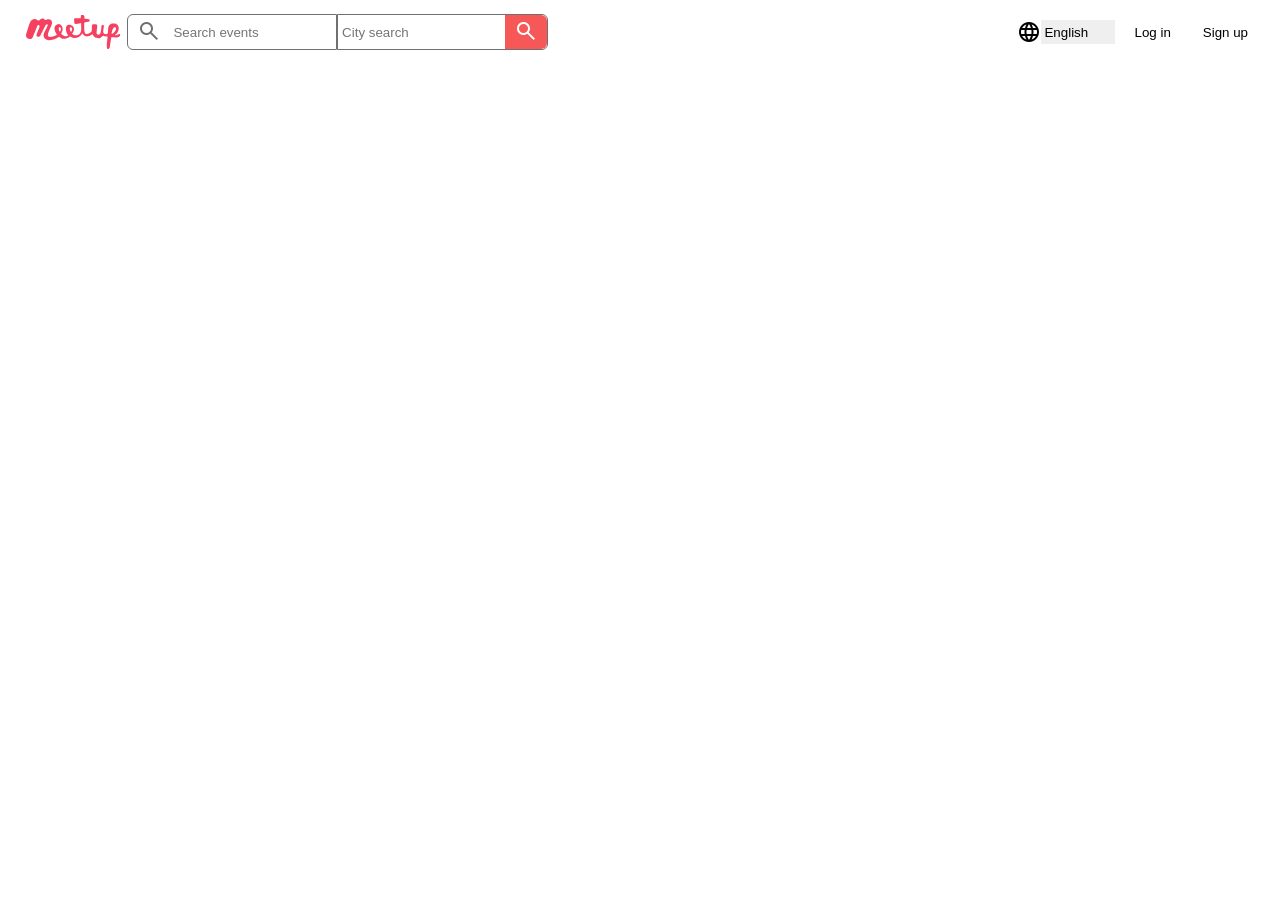
==== index.html @ 062c0e5c "I finished the header" ====
<!DOCTYPE html>
<html lang="en">
<head>
    <meta charset="UTF-8">
    <meta name="viewport" content="width=device-width, initial-scale=1.0">
    <title>MeetUp</title>
    <link rel="preconnect" href="https://fonts.googleapis.com">
<link rel="preconnect" href="https://fonts.gstatic.com" crossorigin>
<link href="https://fonts.googleapis.com/css2?family=Roboto:ital,wght@0,100..900;1,100..900&display=swap&subset=cyrillic" rel="stylesheet">
   <link href="https://fonts.googleapis.com/css2?family=Material+Symbols+Outlined" rel="stylesheet">
    <link href="styles/style.css" rel="stylesheet"/>
</head>
<body>
    <header>

        <div class="leftHeader">
        <img src="assets/images/SVG.svg" alt="images"/>

        <div class="divSearchEvents">
            <button class="searchEventsBtn">
        <span class="material-symbols-outlined">
search
</span>
</button>
        <input type="text" class="searchEventsInput" value="" placeholder="Search events"/>
        </div>

        <div class="divSearchOrt">
<input type="text" class="searchOrt" value="" placeholder="City search"/>
 <button class="searchOrtBtn"> <span class="material-symbols-outlined">
search
</span>
</button>
</div>

</div>

<div class="rightHeader">

    <div class="lenguagesDiv">
<span class="material-symbols-outlined">
language
</span>
  <select id="language-switcher">
    <option value="en">English</option>
    <option value="deutsch">Deutsch</option>
    <option value="uk">Українська</option>
    <option value="ru">Русский</option>
  </select>
  </div>

<button class="login">Log in</button>
<button class="signUp">Sign up</button>

</div>
    </header>

    <div class="divSearchEvents2">    
        <span id="searchEvents2img" class="material-symbols-outlined">
search
</span>
        <input type="text" class="searchEventsInput2" value="" placeholder="Search events"/>
       <button class="searchEventsBtn2">
        <span class="material-symbols-outlined">
search
</span>
</button>
</div>

</body>
<script src="scripts/script.js"></script>
</html>
---- styles/style.css ----
* {
    margin: 0;
    padding: 0;
    box-sizing: border-box;
}
input:hover,
input:focus {
    outline: none;
}
.divSearchEvents2 {
  display: none;
}
header {
display: flex;
 justify-content: space-between;
 align-items: center;
width: 100%;
min-height: 64px;
padding: 0.5vw 1.5vw;
font-family: 'Roboto', sans-serif;
font-size: 1rem;
}
.leftHeader {
display: flex;
align-items: center;
}
header img {
    padding: 0 0.5vw;
    display: flex;
    justify-content: center;
    align-items: center;
}
.leftHeader input {
    width: 80%;
    border: none;
    padding: 0.3vw;
}
.leftHeader button {
    width: 20%;
justify-content: center;
    align-items: center;
    border: none;
     cursor: pointer;
}
.searchEventsBtn {
    padding: 0.3vw;
    background-color: transparent;
      color: rgba(112, 112, 112, 1);
}
.searchOrtBtn,.searchEventsBtn2{
    padding: 0.3vw;
     border-top-right-radius: 6px;
    border-bottom-right-radius: 6px;
    background-color: rgba(246, 88, 88, 1);
      color: white;
       border: none;
}
.leftHeader button:hover {
    color: black;
    transition: 0.2s;
}
.leftHeader button:active{
    background-color: rgb(206, 203, 203);
    transition: 0.2s;
}
.divSearchEvents {
    display: flex;
    border:1px solid rgba(112, 112, 112, 1);
    border-top-left-radius: 6px;
    border-bottom-left-radius: 6px;
     transition: all 0.5s ease;
}
.divSearchOrt {
    display: flex;
     border:1px solid rgba(112, 112, 112, 1);
 border-top-right-radius: 6px;
    border-bottom-right-radius: 6px;
     transition: all 0.4s ease;
    }

.rightHeader {
    display: flex;
    align-items: center;
    flex-shrink: 1; 
    gap: 0.5vw;
}
.lenguagesDiv {
    display: flex;
}
#language-switcher{
    border: none;
    appearance: none;
    padding: 0.3vw;
}
.rightHeader button {
    cursor: pointer;
justify-content: center;
    align-items: center;
border: none;
    background-color: transparent;
    padding: 0.5vw 1vw;
      border-radius: 6px;
}
.rightHeader button:hover{
    background-color: rgba(0, 121, 138, 1);
    color: white;
    transition: 0.2s;
}
.rightHeader button:active{
    background-color: rgb(2, 71, 80);
    transition: 0.2s;
}
@media (max-width: 550px) {
    header {
        font-size: 0.8rem;
    }
    .divSearchEvents, .divSearchOrt {
        height: 0;
        width: 0;
        opacity: 0;
        transform: translateY(+30px); 
        pointer-events: none;
    }
    .rightHeader button {
        max-width: 20vw;
        padding: 1vw;
    }
  
header img{
        max-width: 27vw;
    }
    .divSearchEvents2 {
        width: 90%;
        display: flex;
        justify-content: space-between;
        align-items: center;
        border: 1px solid rgba(112, 112, 112, 1);
        border-radius: 8px;
        margin: 0 2vw
    }
    #searchEvents2img {
      color: rgba(112, 112, 112, 1);
      padding: 0.5vw;
    }
    .searchEventsInput2{
        width: 85%;
        height: 100%;
        border: none;
        padding: 1vw;
    }
    .searchEventsBtn2{
        width: 10%;
    }
    .searchEventsBtn2:hover{
        color: black;
          transition: 0.2s;
    }
    .searchEventsBtn2:active{
        background-color: rgb(206, 203, 203);
    transition: 0.2s;
    }
}
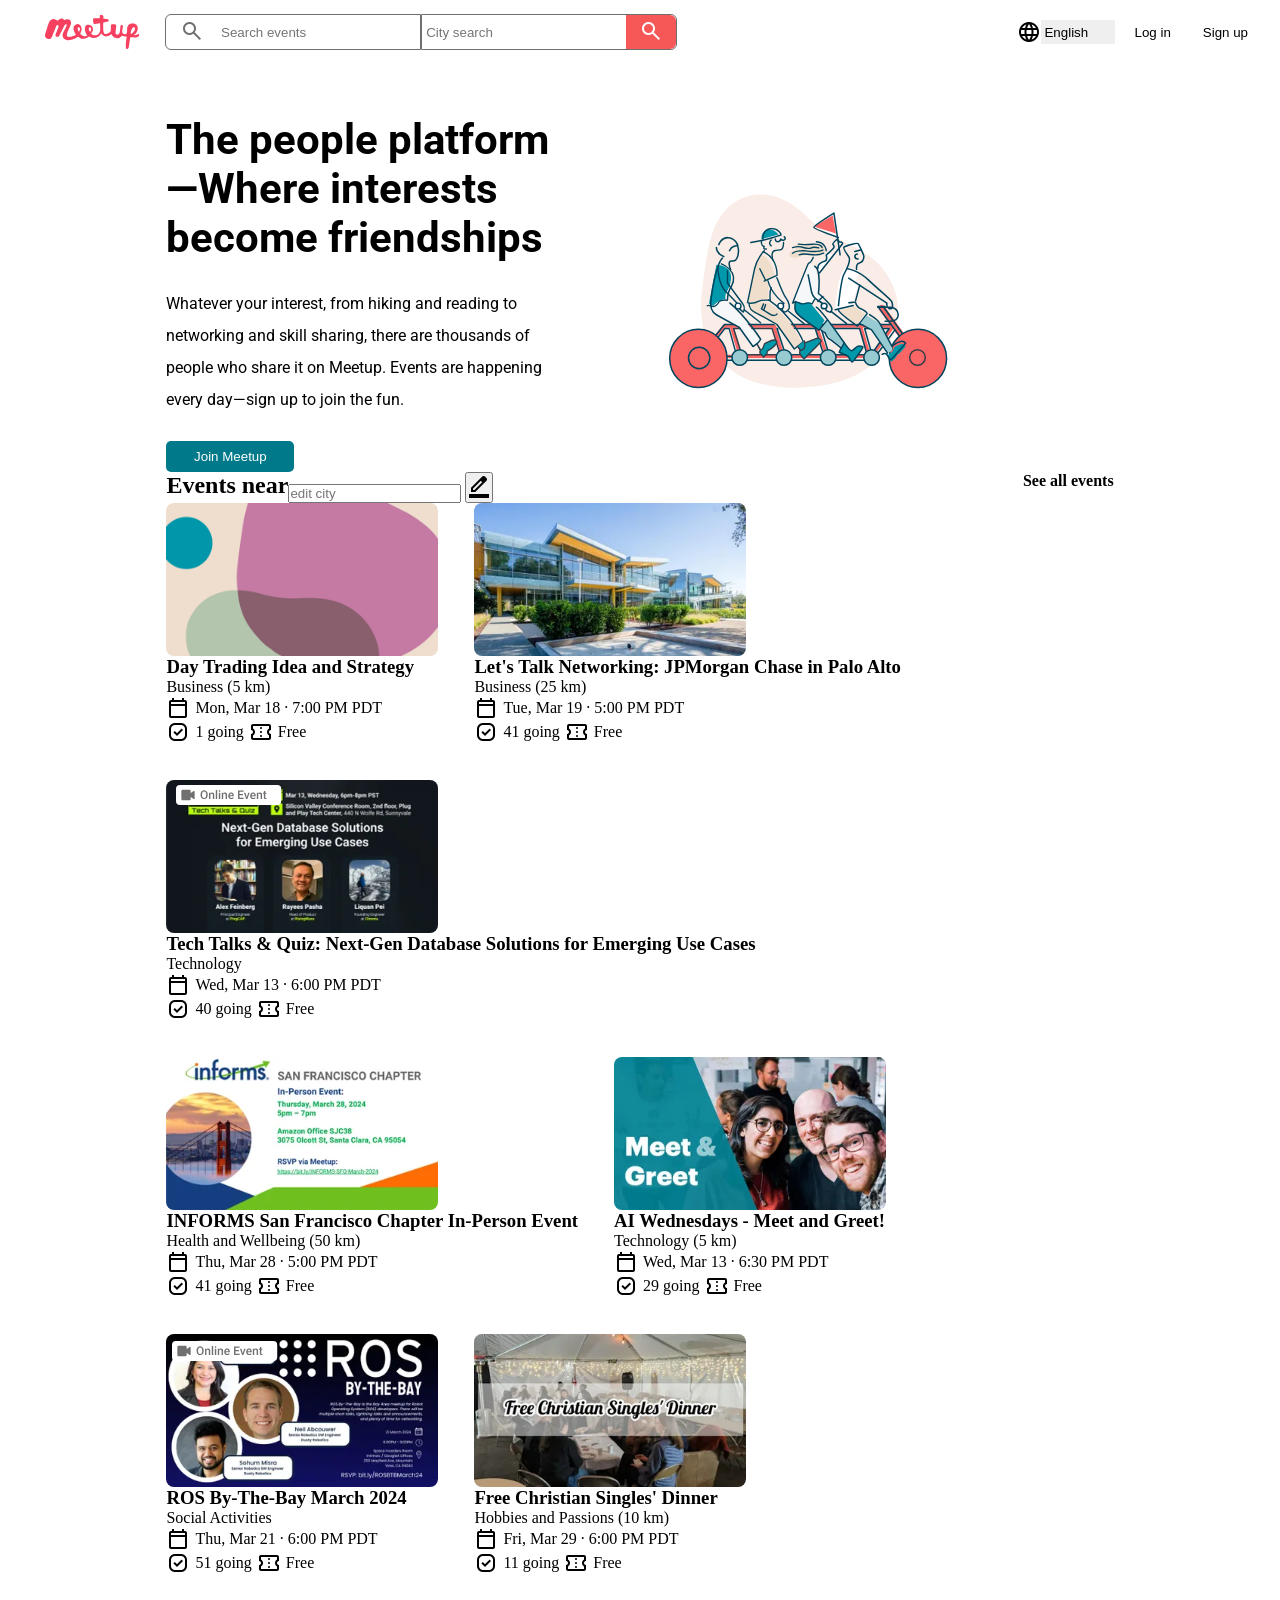
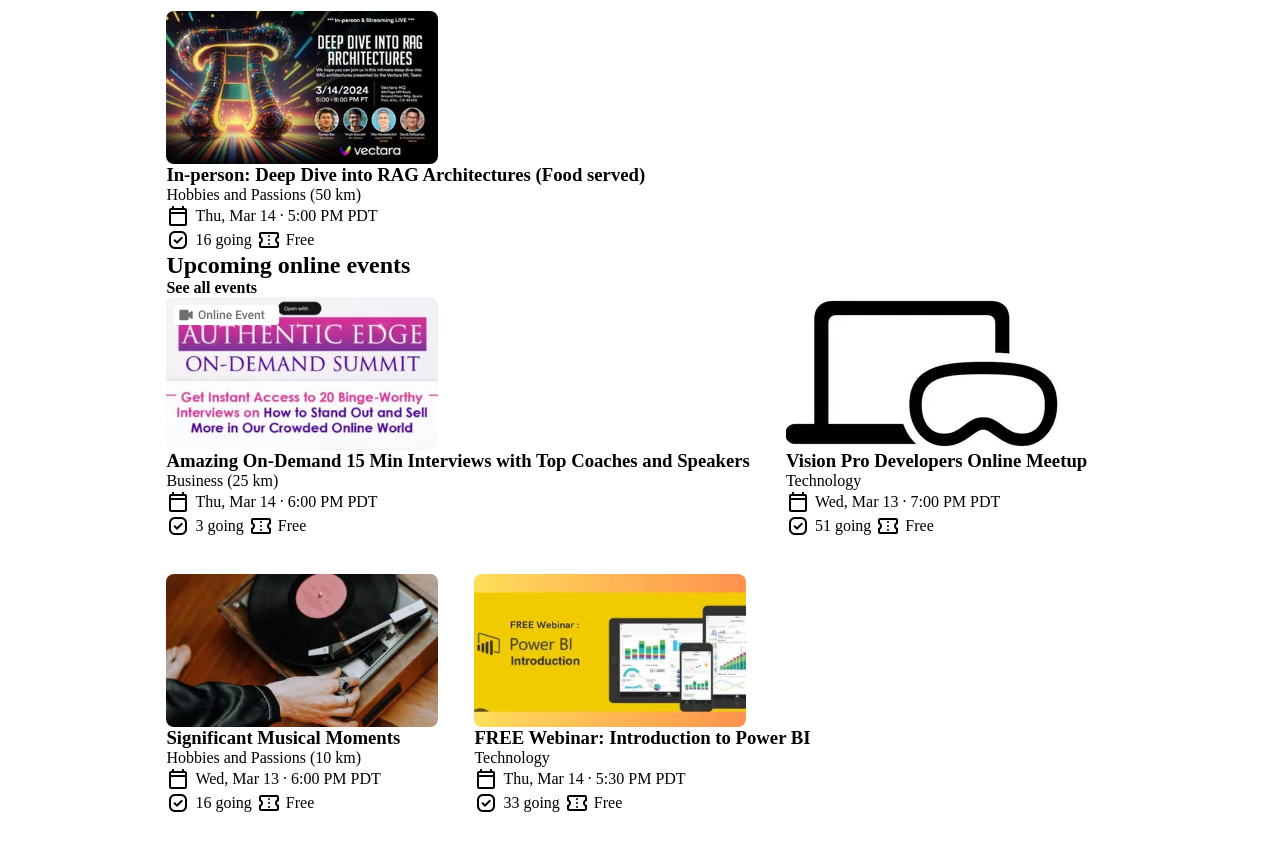
==== commit 1c7f2043: "Add icons and start event cards" ====
--- a/index.html
+++ b/index.html
@@ -11,6 +11,7 @@
     <link href="styles/style.css" rel="stylesheet"/>
 </head>
 <body>
+    
     <header>
 
         <div class="leftHeader">
@@ -55,6 +56,8 @@
 </div>
     </header>
 
+    <div class="divForPading">
+
     <div class="divSearchEvents2">    
         <span id="searchEvents2img" class="material-symbols-outlined">
 search
@@ -67,6 +70,48 @@
 </button>
 </div>
 
+<div class="containerForButtonNextPage">
+<div class="nextPageLeft">
+    <h1>The people platform—Where
+interests become friendships</h1>
+<p>Whatever your interest, from hiking and reading to networking and skill sharing,
+there are thousands of people who share it on Meetup. Events are happening
+every day—sign up to join the fun.</p>
+<button class="joinMeetup">Join Meetup</button>
+</div>
+
+<div class="nextPageRight">
+    <img src="assets/images/irl_event.svg.svg" alt="image"/>
+</div>
+</div>
+
+<div class="topEditSearchOrt">
+    <div class="leftEditSearch">
+    <h2>Events near</h2>
+     <div class="divEditSearchOrt">
+<input type="text" class="editSearchOrt" value="" placeholder="edit city"/>
+ <button class="editSearchOrtBtn"> <span class="material-symbols-outlined">
+border_color
+</span>
+</button>
+</div>
+</div>
+
+<h4>See all events</h4>
+</div>
+
+<div class="eventsNearDiv"></div>
+
+<div class="upcomingTitel">
+    <h2>Upcoming online events</h2>
+    <h4>See all events</h4>
+</div>
+
+<div class="upcomingOnlineEventsDiv"></div>
+
+
+
+</div>
+<script src="scripts/script.js"></script>
 </body>
-<script src="scripts/script.js"></script>
 </html>
--- a/styles/style.css
+++ b/styles/style.css
@@ -2,6 +2,12 @@
     margin: 0;
     padding: 0;
     box-sizing: border-box;
+}
+html {
+    font-size: 16px;
+}
+.divForPading {
+padding: 4vw 13vw;
 }
 input:hover,
 input:focus {
@@ -25,7 +31,7 @@
 align-items: center;
 }
 header img {
-    padding: 0 0.5vw;
+    padding: 0 2vw;
     display: flex;
     justify-content: center;
     align-items: center;
@@ -61,21 +67,21 @@
 }
 .leftHeader button:active{
     background-color: rgb(206, 203, 203);
-    transition: 0.2s;
-}
-.divSearchEvents {
+    transition: 0.3s;
+}
+.divSearchEvents, .divSearchOrt {
     display: flex;
     border:1px solid rgba(112, 112, 112, 1);
+     transition: all 0.3s ease;
+     width: 20vw;
+}
+ .divSearchEvents {
     border-top-left-radius: 6px;
     border-bottom-left-radius: 6px;
-     transition: all 0.5s ease;
-}
+ }
 .divSearchOrt {
-    display: flex;
-     border:1px solid rgba(112, 112, 112, 1);
- border-top-right-radius: 6px;
-    border-bottom-right-radius: 6px;
-     transition: all 0.4s ease;
+   border-top-right-radius: 6px;
+   border-bottom-right-radius: 6px;
     }
 
 .rightHeader {
@@ -110,9 +116,75 @@
     background-color: rgb(2, 71, 80);
     transition: 0.2s;
 }
+
+/* ----------- вторя часть -----------*/
+.containerForButtonNextPage{
+    display: flex;
+    flex-wrap: wrap;
+    font-family: 'Roboto', sans-serif;
+    width: 100%;
+}
+.nextPageLeft {
+    display: flex;
+    flex-direction: column;
+    gap: 2vw;
+    width: 31vw;
+}
+.nextPageLeft h1 {
+    font-size: 2.6rem;
+}
+.nextPageLeft p {
+    font-size: 1rem;
+    line-height: 2;
+}
+.joinMeetup {
+    color:white;
+    background-color: rgba(0, 121, 138, 1);
+    border-radius: 5px;
+    max-width: 10vw;
+    padding: 0.6vw;
+    border: none;
+}
+.nextPageRight {
+    display: flex;
+    justify-content: center;
+align-items: center;
+width: 50%;
+}
+.nextPageRight img{
+   width: 24vw;
+}
+
+/* ----------- третяя часть -----------*/
+.topEditSearchOrt, .leftEditSearch, .carts, .goingAndPrice {
+    display: flex;  
+}
+.carts p, .goingAndPrice, .goingAndPrice span {
+    display: flex;
+  align-items: center;
+  gap: 5px;
+}
+.eventsNearDiv, .upcomingOnlineEventsDiv{
+    display: flex;
+    flex-wrap: wrap;
+    gap: 36px;
+}
+
+.topEditSearchOrt{
+    justify-content: space-between;
+}
+.carts{
+    flex-direction: column;
+}
+.carts img {
+    max-width: 272px;
+    max-height: 153px;
+}
+
+/* ################################ */
 @media (max-width: 550px) {
-    header {
-        font-size: 0.8rem;
+    html {
+        font-size: 12px;
     }
     .divSearchEvents, .divSearchOrt {
         height: 0;
@@ -136,7 +208,7 @@
         align-items: center;
         border: 1px solid rgba(112, 112, 112, 1);
         border-radius: 8px;
-        margin: 0 2vw
+        margin: 0 3vw
     }
     #searchEvents2img {
       color: rgba(112, 112, 112, 1);
@@ -159,4 +231,19 @@
         background-color: rgb(206, 203, 203);
     transition: 0.2s;
     }
-}+    .containerForButtonNextPage{
+    padding: 3vw;
+    }
+    .nextPageLeft, .nextPageRight {
+        width: 100%
+    }
+    .nextPageRight img{
+   width: 50vw;
+}
+.joinMeetup {
+  margin: 2vw auto;
+  max-width: 30vw;
+  padding: 2vw;
+}
+}
+/* ################################ */
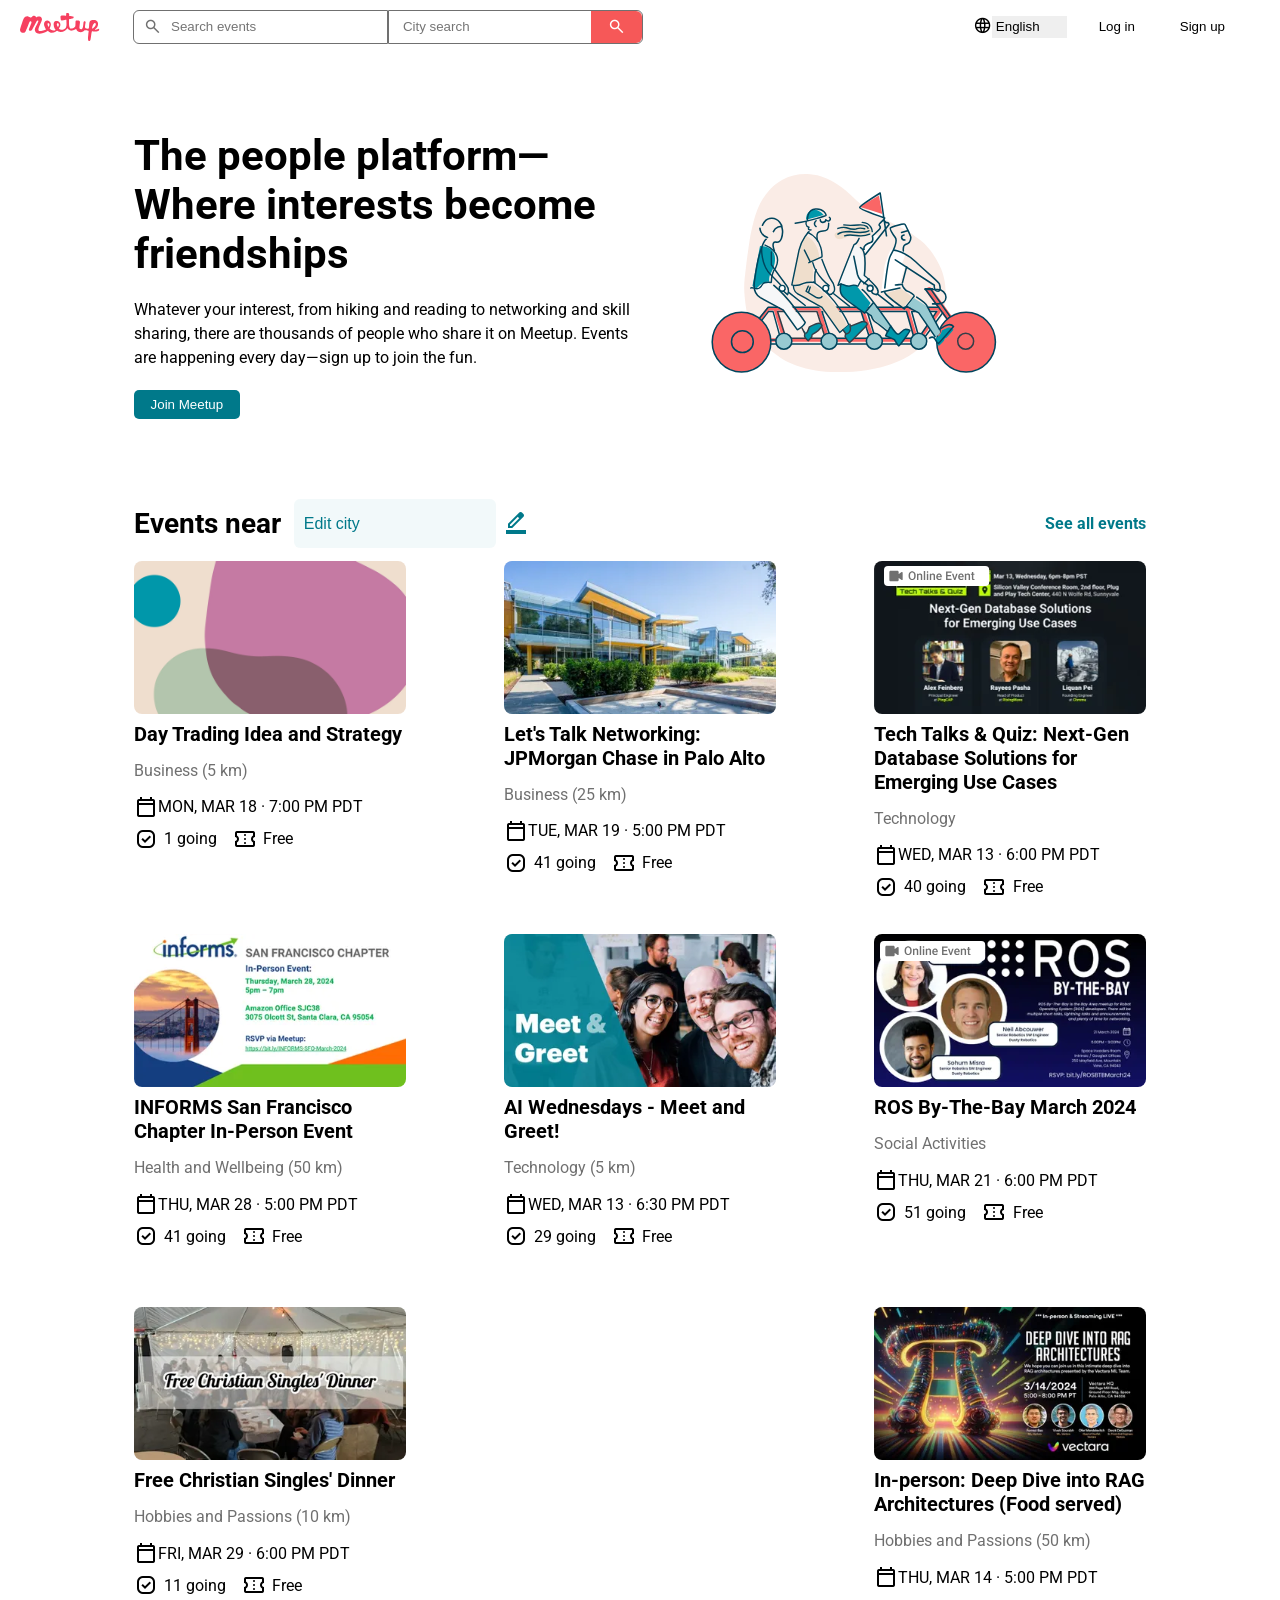
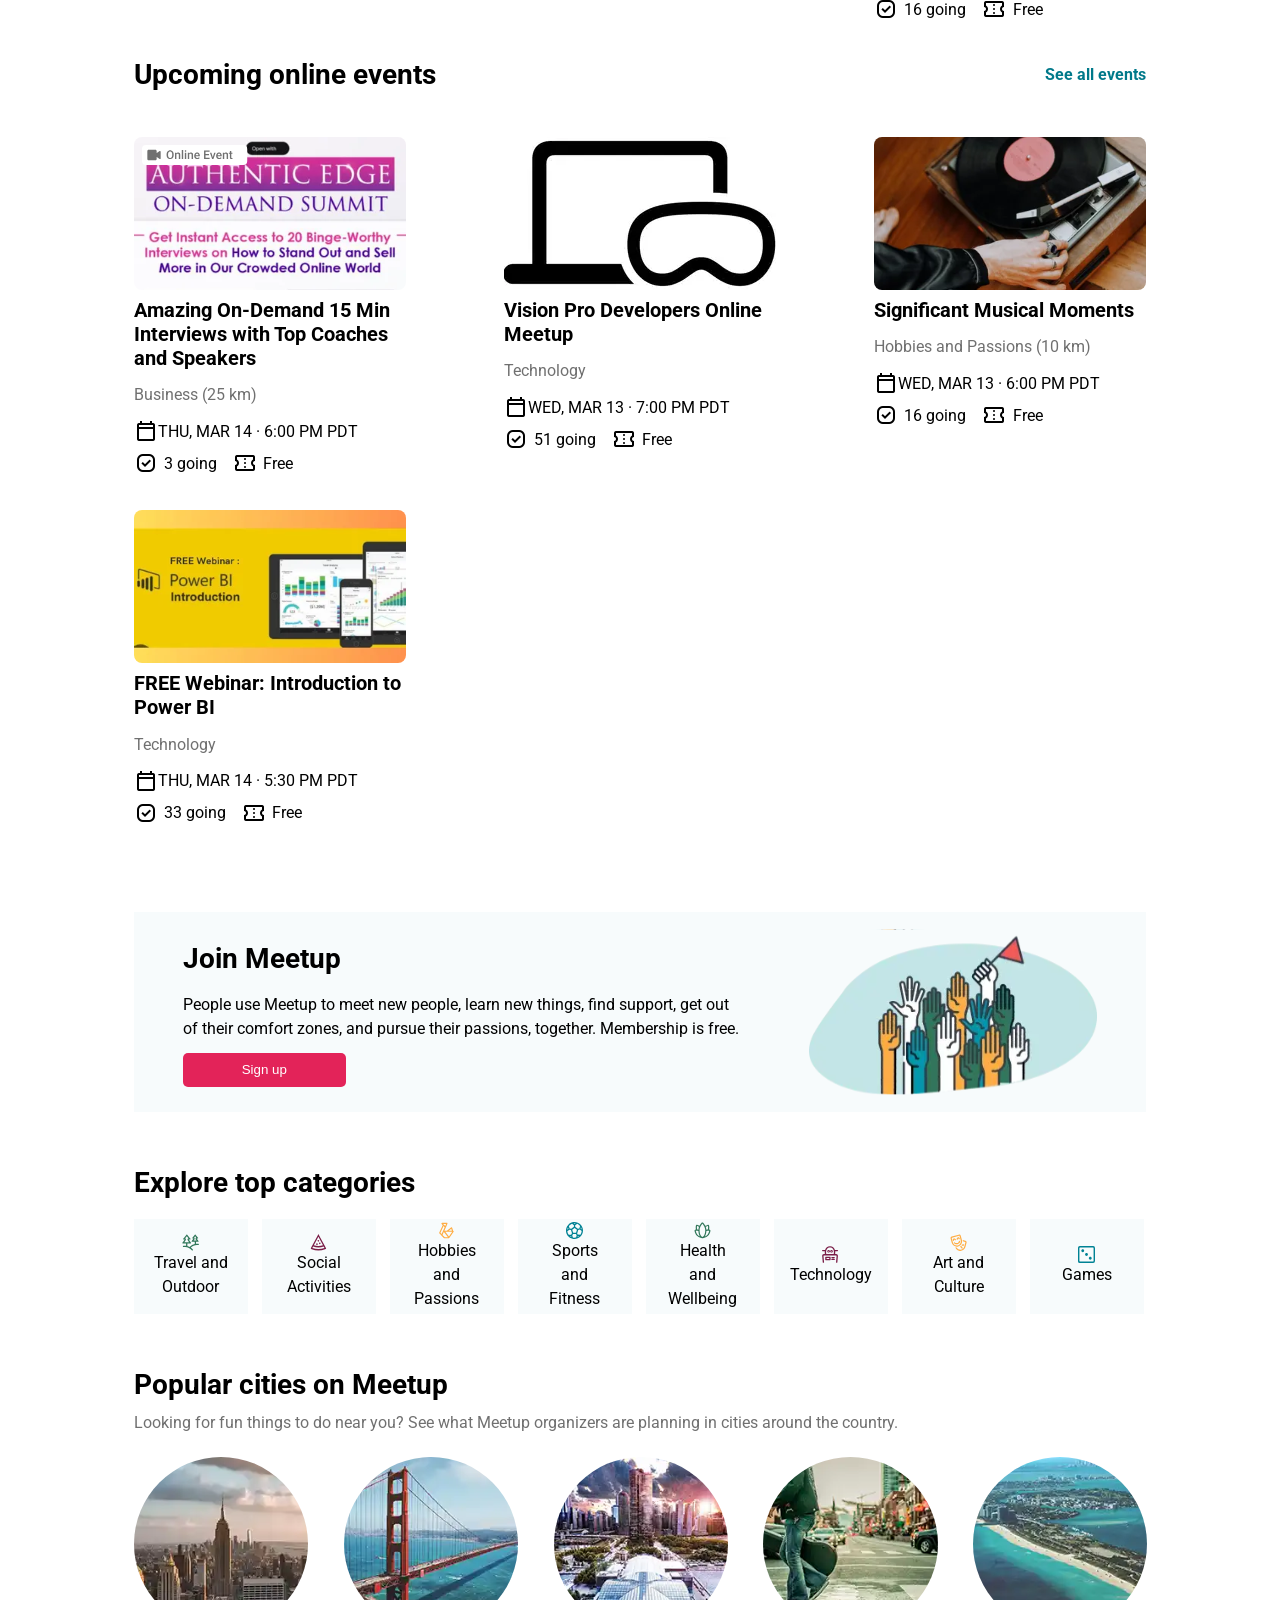
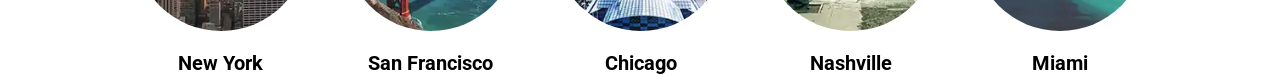
==== commit a3c46982: "Add layout and styles" ====
--- a/index.html
+++ b/index.html
@@ -19,7 +19,7 @@
 
         <div class="divSearchEvents">
             <button class="searchEventsBtn">
-        <span class="material-symbols-outlined">
+        <span id="iconHeader" class="material-symbols-outlined">
 search
 </span>
 </button>
@@ -28,7 +28,7 @@
 
         <div class="divSearchOrt">
 <input type="text" class="searchOrt" value="" placeholder="City search"/>
- <button class="searchOrtBtn"> <span class="material-symbols-outlined">
+ <button class="searchOrtBtn"> <span id="iconHeader" class="material-symbols-outlined">
 search
 </span>
 </button>
@@ -39,7 +39,7 @@
 <div class="rightHeader">
 
     <div class="lenguagesDiv">
-<span class="material-symbols-outlined">
+<span id="iconHeader" class="material-symbols-outlined">
 language
 </span>
   <select id="language-switcher">
@@ -56,7 +56,7 @@
 </div>
     </header>
 
-    <div class="divForPading">
+    <div class="mittelTugeser">
 
     <div class="divSearchEvents2">    
         <span id="searchEvents2img" class="material-symbols-outlined">
@@ -86,10 +86,11 @@
 </div>
 
 <div class="topEditSearchOrt">
+
     <div class="leftEditSearch">
     <h2>Events near</h2>
      <div class="divEditSearchOrt">
-<input type="text" class="editSearchOrt" value="" placeholder="edit city"/>
+<input type="text" class="editSearchOrt" value="" placeholder="Edit city"/>
  <button class="editSearchOrtBtn"> <span class="material-symbols-outlined">
 border_color
 </span>
@@ -109,7 +110,90 @@
 
 <div class="upcomingOnlineEventsDiv"></div>
 
-
+<div class="conteiner-MeetUp">
+    <div class="right-MeetUp">
+    <h2>Join Meetup</h2>
+    <p>People use Meetup to meet new people, learn new things, find support, get out of their
+comfort zones, and pursue their passions, together. Membership is free.</p>
+<button class="signUpRed">Sign up</button>
+</div>
+
+<img src="assets/images/HendHoch.svg" alt="images"/>
+</div>
+
+ <h2>Explore top categories</h2>
+
+<div class="exploreCategories">
+    <div class="iconWithText">
+<img src="assets/icons/icon1.svg" alt="icon">
+<p>Travel and Outdoor</p>
+    </div>
+
+    <div class="iconWithText">
+<img src="assets/icons/icon2.svg" alt="icon">
+<p>Social Activities</p>
+    </div>
+
+    <div class="iconWithText">
+<img src="assets/icons/icon3.svg" alt="icon">
+<p>Hobbies and Passions</p>
+    </div>
+
+    <div class="iconWithText">
+<img src="assets/icons/icon4.svg" alt="icon">
+<p>Sports and Fitness</p>
+    </div>
+
+    <div class="iconWithText">
+<img src="assets/icons/icon5.svg" alt="icon">
+<p>Health and Wellbeing</p>
+    </div>
+
+    <div class="iconWithText">
+<img src="assets/icons/icon6.svg" alt="icon">
+<p>Technology</p>
+    </div>
+
+    <div class="iconWithText">
+<img src="assets/icons/icon7.svg" alt="icon">
+<p>Art and Culture</p>
+    </div>
+
+    <div class="iconWithText">
+<img src="assets/icons/icon8.svg" alt="icon">
+<p>Games</p>
+    </div>
+</div>
+
+    <h2>Popular cities on Meetup</h2>
+    <p class="popularString">Looking for fun things to do near you? See what Meetup organizers are planning in cities around the country.</p>
+
+    <div class="containerForCities">
+    <div class="popularCitie">
+<img src="assets/images/new_york1.svg" alt="foto"/>
+<h3>New York</h3>
+</div>
+
+<div class="popularCitie">
+<img src="assets/images/san_francisco2.svg" alt="foto"/>
+<h3>San Francisco</h3>
+</div>
+
+<div class="popularCitie">
+<img src="assets/images/chicago3.svg" alt="foto"/>
+<h3>Chicago</h3>
+</div>
+
+<div class="popularCitie">
+<img src="assets/images/nashville4.svg" alt="foto"/>
+<h3>Nashville</h3>
+</div>
+
+<div class="popularCitie">
+<img src="assets/images/miami5.svg" alt="foto"/>
+<h3>Miami</h3>
+</div>
+</div>
 
 </div>
 <script src="scripts/script.js"></script>
--- a/styles/style.css
+++ b/styles/style.css
@@ -4,10 +4,29 @@
     box-sizing: border-box;
 }
 html {
-    font-size: 16px;
-}
-.divForPading {
-padding: 4vw 13vw;
+font-size: 16px;
+}
+body {
+    width: 100vw;
+    display: flex;
+    flex-direction: column;
+    align-items: center;
+       font-family: 'Roboto', sans-serif;
+}
+ h1 {
+    font-size: 2.6rem;
+}
+h2 {
+font-size: 1.75rem;
+}
+h3{
+font-size: 1.25rem;
+}
+h4{
+font-size: 1rem;
+}
+p {
+    font-size: 1rem;
 }
 input:hover,
 input:focus {
@@ -21,17 +40,18 @@
  justify-content: space-between;
  align-items: center;
 width: 100%;
-min-height: 64px;
-padding: 0.5vw 1.5vw;
-font-family: 'Roboto', sans-serif;
+height: 4.2vw;
 font-size: 1rem;
 }
 .leftHeader {
 display: flex;
 align-items: center;
+height: 2,7vw;
 }
 header img {
-    padding: 0 2vw;
+    width: 7.8vw;
+    padding-left: 1.6vw;
+   margin-right: 2.6vw;
     display: flex;
     justify-content: center;
     align-items: center;
@@ -39,28 +59,37 @@
 .leftHeader input {
     width: 80%;
     border: none;
-    padding: 0.3vw;
+}
+.searchOrt{
+padding-left: 1.1vw;
 }
 .leftHeader button {
-    width: 20%;
+    display: flex;
 justify-content: center;
     align-items: center;
     border: none;
      cursor: pointer;
 }
 .searchEventsBtn {
-    padding: 0.3vw;
     background-color: transparent;
       color: rgba(112, 112, 112, 1);
+      padding: 0.7vw;
+}
+#iconHeader {
+    font-size: 1.5vw;
 }
 .searchOrtBtn,.searchEventsBtn2{
-    padding: 0.3vw;
      border-top-right-radius: 6px;
     border-bottom-right-radius: 6px;
     background-color: rgba(246, 88, 88, 1);
       color: white;
-       border: none;
-}
+       border: none;  
+       display: flex;
+       justify-content: center;
+       align-items: center;
+       width: 20%;
+}
+
 .leftHeader button:hover {
     color: black;
     transition: 0.2s;
@@ -73,7 +102,8 @@
     display: flex;
     border:1px solid rgba(112, 112, 112, 1);
      transition: all 0.3s ease;
-     width: 20vw;
+     width: 19.9vw;
+     height: 2.7vw;
 }
  .divSearchEvents {
     border-top-left-radius: 6px;
@@ -88,7 +118,8 @@
     display: flex;
     align-items: center;
     flex-shrink: 1; 
-    gap: 0.5vw;
+    gap: 1.5vw;
+    margin-right: 3.3vw;
 }
 .lenguagesDiv {
     display: flex;
@@ -104,7 +135,7 @@
     align-items: center;
 border: none;
     background-color: transparent;
-    padding: 0.5vw 1vw;
+    padding: 0.52vw 1vw;
       border-radius: 6px;
 }
 .rightHeader button:hover{
@@ -117,74 +148,208 @@
     transition: 0.2s;
 }
 
-/* ----------- вторя часть -----------*/
+/* ----------- 2 часть -----------*/
+.mittelTugeser {
+       display: flex;
+    flex-direction: column;
+     width: 79.1vw;
+}
 .containerForButtonNextPage{
     display: flex;
     flex-wrap: wrap;
-    font-family: 'Roboto', sans-serif;
-    width: 100%;
+    align-items: center;
+   margin-top: 6vw;
+   margin-bottom: 5.3vw;
+    gap: 3.6vw;
 }
 .nextPageLeft {
     display: flex;
     flex-direction: column;
-    gap: 2vw;
-    width: 31vw;
-}
-.nextPageLeft h1 {
-    font-size: 2.6rem;
-}
+    gap: 1.6vw;
+    width: 39.7vw;
+    padding-right: 0.5vw;
+}
+
 .nextPageLeft p {
-    font-size: 1rem;
-    line-height: 2;
+    line-height: 1.5;
 }
 .joinMeetup {
     color:white;
     background-color: rgba(0, 121, 138, 1);
     border-radius: 5px;
-    max-width: 10vw;
-    padding: 0.6vw;
+    width: 8.3vw;
+   padding: 0.52vw 1vw;
     border: none;
 }
 .nextPageRight {
     display: flex;
     justify-content: center;
 align-items: center;
-width: 50%;
 }
 .nextPageRight img{
-   width: 24vw;
-}
-
-/* ----------- третяя часть -----------*/
-.topEditSearchOrt, .leftEditSearch, .carts, .goingAndPrice {
-    display: flex;  
+   width: 24.6vw;
+   height: 17.8vw;
+}
+
+/* ----------- 3 часть -----------*/
+
+.leftEditSearch, .carts, .goingAndPrice {
+    display: flex; 
+    align-items: center; 
+}
+
+.editSearchOrt,.editSearchOrtBtn {
+    background-color: transparent;
+    border: none;
+    color: rgba(0, 121, 138, 1);
+     font-size: 1rem;
 }
 .carts p, .goingAndPrice, .goingAndPrice span {
-    display: flex;
+display: flex;
   align-items: center;
-  gap: 5px;
+}
+.goingAndPrice {
+  gap:0.99rem;  
+}
+.goingAndPrice span {
+gap: 0.39rem;
 }
 .eventsNearDiv, .upcomingOnlineEventsDiv{
     display: flex;
     flex-wrap: wrap;
-    gap: 36px;
-}
-
-.topEditSearchOrt{
+    gap: 2.2rem;
+     justify-content: space-between;
+}
+
+.topEditSearchOrt, .upcomingTitel {
+      display: flex; 
+    align-items: center; 
+    width: 100%;
     justify-content: space-between;
+         padding: 1vw 0;
+}
+.upcomingOnlineEventsDiv {
+    margin-top: 2.6vw;
+    margin-bottom: 1.6vw;
+}
+ h4 {
+    color: rgba(0, 121, 138, 1);
+}
+.divEditSearchOrt{
+    display: flex;
+    align-items: center;
+    padding: 0.8vw;
+    border-radius: 6px;
+    background-color: rgba(151, 202, 209, 0.12);
+    width: 15.8vw;
+    font-size: 1.2rem;
+    margin-left: 1vw;
+}
+.editSearchOrt::placeholder {
+    color: rgba(0, 121, 138, 1);
 }
 .carts{
     flex-direction: column;
+    justify-content: flex-start;
+    align-items: flex-start;
+    max-width: 272px;
+    min-height: 26.4vw;
+    gap:0.5rem;
 }
 .carts img {
     max-width: 272px;
     max-height: 153px;
 }
-
+.stringCategory{
+    color: rgba(112, 112, 112, 1);
+    height: 2.6vw;
+}
+
+/*--------- 4 часть  -----------*/
+
+.conteiner-MeetUp {
+    background-color: rgba(151, 202, 209, 0.08);
+    display: flex;
+    justify-content: center;
+    align-items: center;
+    height: auto;
+    width: 100%;
+    margin: 3.4vw 0 4.2vw 0;
+}
+
+.right-MeetUp {
+    width: 48.9vw;
+    padding-right: 4.9vw;
+    display: flex;
+    flex-direction: column;
+    gap: 1vw;
+     line-height: 1.5;
+}
+.conteiner-MeetUp img {
+    width: 22.5vw;
+    height: 13vw;
+    margin: 1.3vw 0;
+}
+.signUpRed{
+    color: white;
+    background-color: rgba(227, 35, 89, 1);
+    border-radius: 5px;
+    border: none;
+    width: 12.7vw;
+    height: 2.6vw;
+}
+
+/*--------- 5 часть  -----------*/
+.exploreCategories {
+display: flex;
+align-items: center;
+gap:1.1vw;
+margin-bottom: 4.2vw;
+margin-top: 1.6vw;
+}
+.iconWithText{
+display: flex;
+flex-direction: column;
+justify-content: center;
+align-items: center;
+text-align: center;
+width: 8.9vw;
+height: 7.4vw;
+line-height: 1.5;
+background-color: rgba(151, 202, 209, 0.08);
+padding: 1.5vw;
+}
+.iconWithText img {
+width: 1.3vw;
+height: 1.3vw;
+}
+.popularString {
+    margin-top: 1vw;
+    margin-bottom: 1.9vw;
+    color: rgba(112, 112, 112, 1);
+}
+.containerForCities {
+    display: flex;
+    gap: 2.8vw;
+}
+.popularCitie {
+    display: flex;
+    flex-direction: column;
+    justify-content: center;
+    align-items: center;
+    gap: 1.6vw;
+}
+.popularCitie img {
+    height: 13.6vw;
+    width: 13.6vw;
+}
 /* ################################ */
-@media (max-width: 550px) {
+@media (max-width: 392px) {
     html {
         font-size: 12px;
+    }
+    header {
+        height: 10.7vw;
     }
     .divSearchEvents, .divSearchOrt {
         height: 0;
@@ -193,35 +358,33 @@
         transform: translateY(+30px); 
         pointer-events: none;
     }
-    .rightHeader button {
-        max-width: 20vw;
-        padding: 1vw;
-    }
   
-header img{
-        max-width: 27vw;
+.leftHeader img{
+        width: 30.2vw;
     }
     .divSearchEvents2 {
-        width: 90%;
         display: flex;
         justify-content: space-between;
         align-items: center;
         border: 1px solid rgba(112, 112, 112, 1);
         border-radius: 8px;
-        margin: 0 3vw
+        margin: 0.7rem;
+        height: 2.7vw;
+        height: 10.7vw;
     }
     #searchEvents2img {
       color: rgba(112, 112, 112, 1);
-      padding: 0.5vw;
+      width: 5.6vw;
+      padding-left: 2.5vw;
     }
     .searchEventsInput2{
-        width: 85%;
         height: 100%;
         border: none;
         padding: 1vw;
     }
     .searchEventsBtn2{
-        width: 10%;
+        width: 10.7vw;
+        height: 100%;
     }
     .searchEventsBtn2:hover{
         color: black;
@@ -242,7 +405,6 @@
 }
 .joinMeetup {
   margin: 2vw auto;
-  max-width: 30vw;
   padding: 2vw;
 }
 }
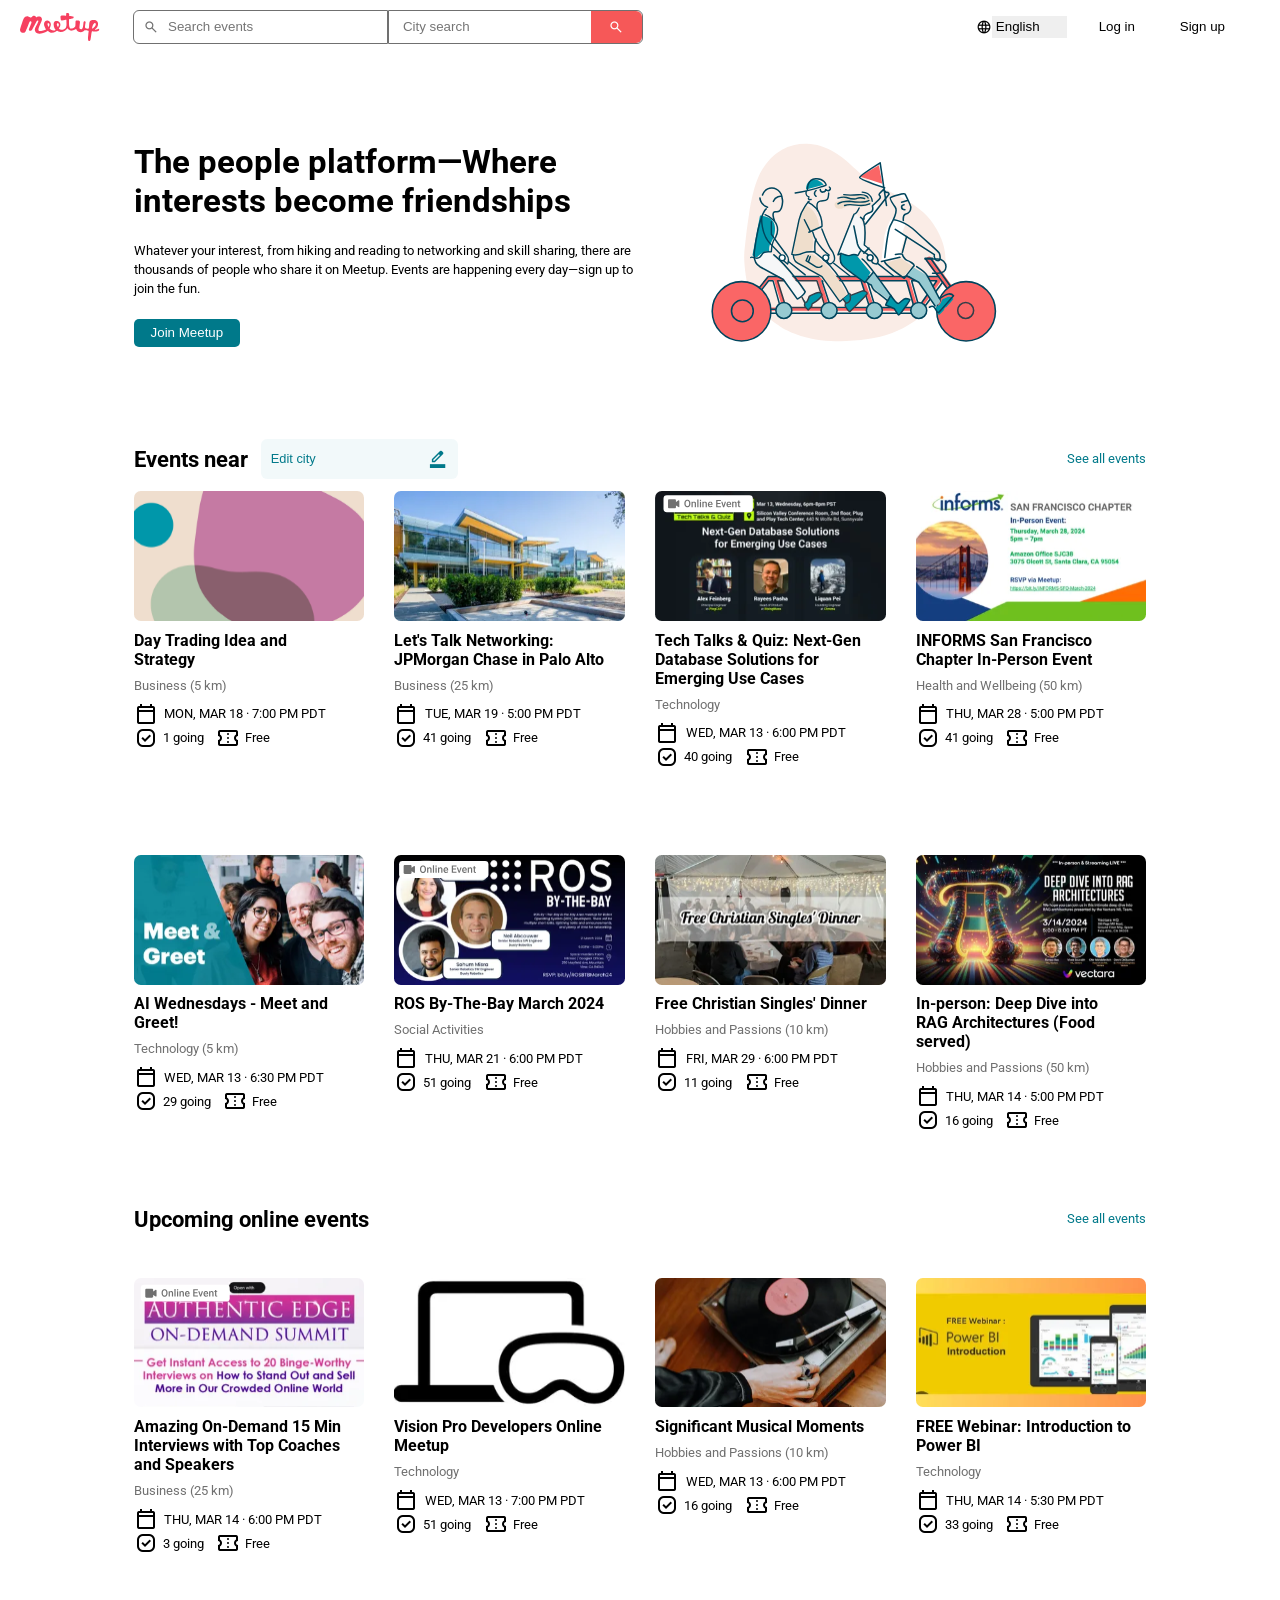
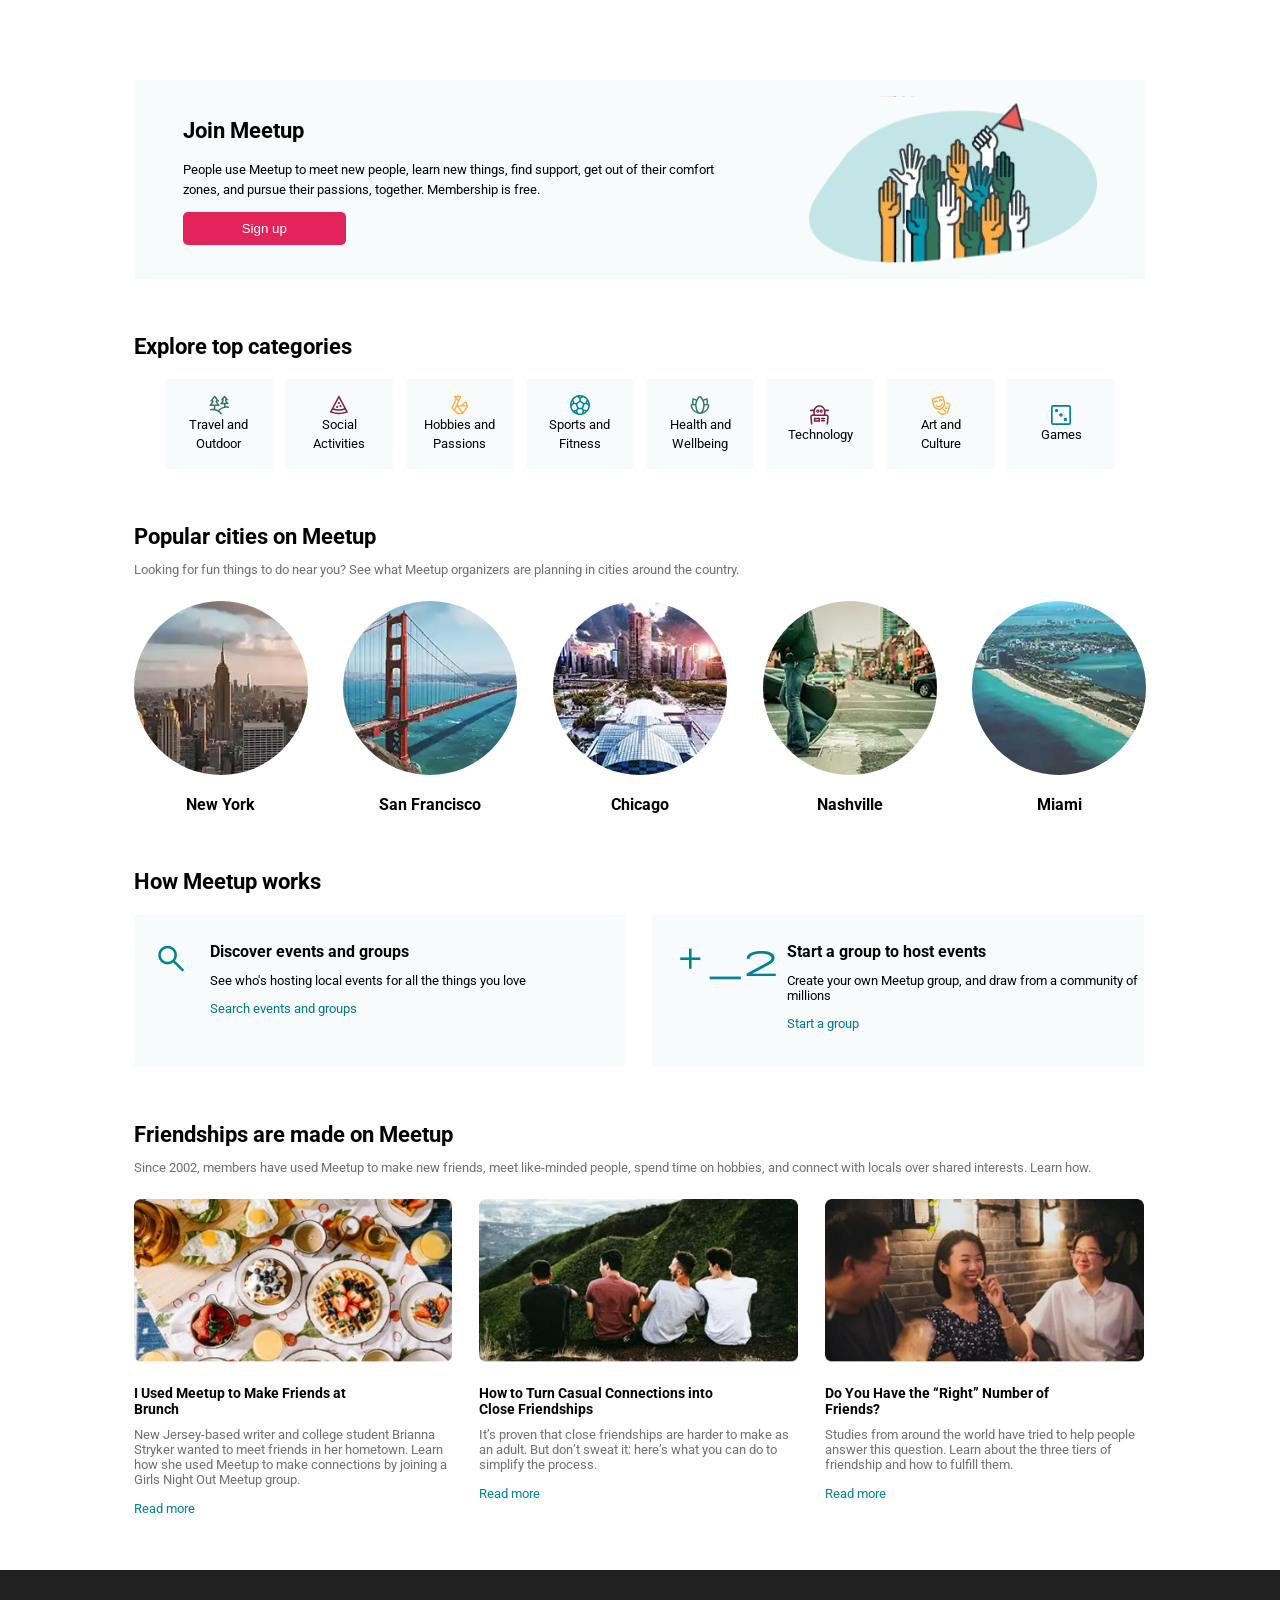
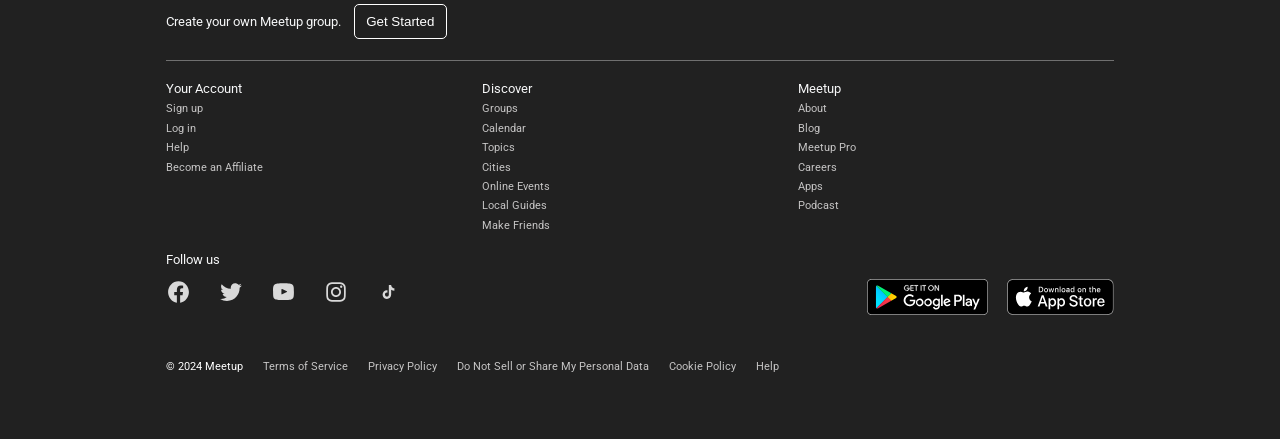
==== commit 079ae7f2: "I finished the layout of the first page and started working on the responsiveness." ====
--- a/index.html
+++ b/index.html
@@ -98,14 +98,14 @@
 </div>
 </div>
 
-<h4>See all events</h4>
+<p class="green">See all events</p>
 </div>
 
 <div class="eventsNearDiv"></div>
 
 <div class="upcomingTitel">
     <h2>Upcoming online events</h2>
-    <h4>See all events</h4>
+    <p class="green">See all events</p>
 </div>
 
 <div class="upcomingOnlineEventsDiv"></div>
@@ -166,7 +166,7 @@
 </div>
 
     <h2>Popular cities on Meetup</h2>
-    <p class="popularString">Looking for fun things to do near you? See what Meetup organizers are planning in cities around the country.</p>
+    <p id="popularString">Looking for fun things to do near you? See what Meetup organizers are planning in cities around the country.</p>
 
     <div class="containerForCities">
     <div class="popularCitie">
@@ -195,6 +195,136 @@
 </div>
 </div>
 
+<h2>How Meetup works</h2>
+<div class="discoverAndStart">
+
+<div class="conteinerForGroups">
+    <span id="iconForDiscover" class="material-symbols-outlined">
+search
+</span>
+<div class="discoverText">
+    <h3>Discover events and groups</h3>
+    <p>See who's hosting local events for all the things
+you love</p>
+    <p class="green">Search events and groups</p>
+</div>
+</div>
+
+<div class="conteinerForGroups">
+    <span id="iconForDiscover" class="material-symbols-outlined">
+add_2
+</span>
+<div class="discoverText">
+    <h3>Start a group to host events</h3>
+    <p>Create your own Meetup group, and draw from a
+community of millions</p>
+    <p class="green">Start a group</p>
+</div>
+</div>
+
+</div>
+
+<h2>Friendships are made on Meetup</h2>
+
+<p id="greyString" class="frendString">Since 2002, members have used Meetup to make new friends, meet like-minded people, spend time on hobbies, and
+connect with locals over shared interests. Learn how.</p>
+
+<div class="containerFriends">
+
+    <div class="oneCartinFrends">
+    <img src="assets/images/article1.png" alt="images"/>
+<h4>I Used Meetup to Make Friends at Brunch</h4>
+<p id="greyString"> New Jersey-based writer and college student
+Brianna Stryker wanted to meet friends in her
+hometown. Learn how she used Meetup to make
+connections by joining a Girls Night Out Meetup
+group.</p>
+<a href="">Read more</a>
+</div>
+
+<div class="oneCartinFrends">
+    <img src="assets/images/article2.png" alt="images"/>
+<h4> How to Turn Casual Connections into
+Close Friendships </h4>
+<p id="greyString">It’s proven that close friendships are harder to
+make as an adult. But don’t sweat it: here’s what
+you can do to simplify the process.</p>
+<a href="">Read more</a>
+</div>
+
+<div class="oneCartinFrends">
+    <img src="assets/images/article3.png" alt="images"/>
+<h4> Do You Have the “Right” Number of
+Friends? </h4>
+<p id="greyString">Studies from around the world have tried to help
+people answer this question. Learn about the
+three tiers of friendship and how to fulfill them.</p>
+<a href="">Read more</a>
+</div>
+</div>
+
+</div>
+
+<div class="footer">
+    <div class="topFooter">
+        <p>Create your own Meetup group.</p>
+        <button class="getStarted">Get Started</button>
+    </div>
+
+    <div class="mittelFooter">
+
+        <div class="containerForLinks">
+            <p id="titel">Your Account</p>
+<p>Sign up</p>
+<p>Log in</p>
+<p>Help</p>
+<p>Become an Affiliate</p>
+</div>
+         <div class="containerForLinks">
+           <p id="titel">Discover</p>
+<p>Groups</p>
+<p>Calendar</p>
+<p>Topics</p>
+<p>Cities</p>
+<p>Online Events</p>
+<p>Local Guides</p>
+<p>Make Friends</p>
+    </div>
+         <div class="containerForLinks">
+          <p id="titel">Meetup</p>
+<p>About</p>
+<p>Blog</p>
+<p>Meetup Pro</p>
+<p>Careers</p>
+<p>Apps</p>
+<p>Podcast</p>
+    </div>
+    </div>
+
+    <p>Follow us</p>
+
+<div class="iconsForFooter">
+    <div class="smallIcons">
+        <img src="assets/icons/link_Facebook.svg" alt="icons">
+        <img src="assets/icons/linkTwitter.svg" alt="icons">
+        <img src="assets/icons/link_YouTube.svg" alt="icons">
+        <img src="assets/icons/link_Instagram.svg" alt="icons">
+     <img src="assets/icons/link_TikTok.svg" alt="icons">
+    </div>
+    <div class="labelApp">
+       <img src="assets/icons/googlePlay.svg" alt="icons">
+        <img src="assets/icons/appStore.svg" alt="icons">
+    </div>
+</div>
+<div class="bottomForFooter">
+    <p id="date">© 2024 Meetup</p>
+    <p>Terms of Service</p>
+    <p>Privacy Policy</p>
+    <p>Do Not Sell or Share My Personal Data</p>
+    <p>Cookie Policy</p>
+    <p>Help</p>
+</div>
+
 </div>
 <script src="scripts/script.js"></script>
 </body>
--- a/styles/style.css
+++ b/styles/style.css
@@ -2,12 +2,13 @@
     margin: 0;
     padding: 0;
     box-sizing: border-box;
+    min-width: 0;
 }
 html {
-font-size: 16px;
+font-size: clamp(12px, 1vw, 16px);
 }
 body {
-    width: 100vw;
+    width: 100%;
     display: flex;
     flex-direction: column;
     align-items: center;
@@ -23,10 +24,16 @@
 font-size: 1.25rem;
 }
 h4{
-font-size: 1rem;
+font-size: 1.1rem;
 }
 p {
     font-size: 1rem;
+}
+ .green {
+    color: rgba(0, 121, 138, 1);
+}
+#greyString {
+    color: rgba(112, 112, 112, 1);
 }
 input:hover,
 input:focus {
@@ -76,7 +83,7 @@
       padding: 0.7vw;
 }
 #iconHeader {
-    font-size: 1.5vw;
+    font-size: 1.25rem;
 }
 .searchOrtBtn,.searchEventsBtn2{
      border-top-right-radius: 6px;
@@ -118,11 +125,12 @@
     display: flex;
     align-items: center;
     flex-shrink: 1; 
-    gap: 1.5vw;
+    gap: clamp(0.75rem, 1.5vw, 1.5vw);
     margin-right: 3.3vw;
 }
 .lenguagesDiv {
     display: flex;
+    align-items: center;
 }
 #language-switcher{
     border: none;
@@ -198,13 +206,13 @@
     align-items: center; 
 }
 
-.editSearchOrt,.editSearchOrtBtn {
+.editSearchOrt, .editSearchOrtBtn {
     background-color: transparent;
     border: none;
     color: rgba(0, 121, 138, 1);
      font-size: 1rem;
 }
-.carts p, .goingAndPrice, .goingAndPrice span {
+.goingAndPrice, .goingAndPrice span, #calender {
 display: flex;
   align-items: center;
 }
@@ -217,7 +225,7 @@
 .eventsNearDiv, .upcomingOnlineEventsDiv{
     display: flex;
     flex-wrap: wrap;
-    gap: 2.2rem;
+     gap: clamp(1rem, 2vw, 2.4vw);
      justify-content: space-between;
 }
 
@@ -226,25 +234,37 @@
     align-items: center; 
     width: 100%;
     justify-content: space-between;
-         padding: 1vw 0;
+    padding: 1rem 0;
 }
 .upcomingOnlineEventsDiv {
     margin-top: 2.6vw;
     margin-bottom: 1.6vw;
 }
- h4 {
-    color: rgba(0, 121, 138, 1);
-}
+
 .divEditSearchOrt{
     display: flex;
     align-items: center;
     padding: 0.8vw;
     border-radius: 6px;
     background-color: rgba(151, 202, 209, 0.12);
-    width: 15.8vw;
+    width: 15.4vw;
     font-size: 1.2rem;
     margin-left: 1vw;
 }
+.editSearchOrt{
+    flex: 1;
+    min-width: 0;
+}
+
+.editSearchOrtBtn{
+    display: flex;
+    justify-content: center;
+    align-items: center;
+}
+.editSearchOrtBtn span {
+    font-size: clamp(16px, 1.5vw, 22px);
+}
+
 .editSearchOrt::placeholder {
     color: rgba(0, 121, 138, 1);
 }
@@ -252,19 +272,33 @@
     flex-direction: column;
     justify-content: flex-start;
     align-items: flex-start;
-    max-width: 272px;
+    width: 18vw;
+    min-width: 220px;
     min-height: 26.4vw;
-    gap:0.5rem;
+   gap:0.75rem;
+}
+.textCarts {
+     flex-direction: column;
+    justify-content: flex-start;
+    align-items: flex-start;
+     min-width: 220px;  
+display: flex;
+    padding-right: 1vw;
 }
 .carts img {
-    max-width: 272px;
-    max-height: 153px;
-}
-.stringCategory{
+  width: 100%;
+  height: auto;
+  object-fit: cover;
+}
+#stringCategory{
+    display: flex;
+    align-items: center;
     color: rgba(112, 112, 112, 1);
     height: 2.6vw;
 }
-
+#calender {
+    gap: 0.5rem;
+}
 /*--------- 4 часть  -----------*/
 
 .conteiner-MeetUp {
@@ -303,7 +337,9 @@
 .exploreCategories {
 display: flex;
 align-items: center;
-gap:1.1vw;
+flex-wrap: wrap;
+justify-content: center;
+gap:1rem;
 margin-bottom: 4.2vw;
 margin-top: 1.6vw;
 }
@@ -313,21 +349,23 @@
 justify-content: center;
 align-items: center;
 text-align: center;
-width: 8.9vw;
-height: 7.4vw;
+width: 8.4rem;
+height: 7rem;
 line-height: 1.5;
 background-color: rgba(151, 202, 209, 0.08);
-padding: 1.5vw;
-}
+padding: 1.4rem;
+}
+
 .iconWithText img {
-width: 1.3vw;
-height: 1.3vw;
-}
-.popularString {
+width: 20px;
+height: 20px; 
+}
+#popularString {
     margin-top: 1vw;
     margin-bottom: 1.9vw;
     color: rgba(112, 112, 112, 1);
 }
+
 .containerForCities {
     display: flex;
     gap: 2.8vw;
@@ -338,16 +376,233 @@
     justify-content: center;
     align-items: center;
     gap: 1.6vw;
+    margin-bottom: 4.2vw;
 }
 .popularCitie img {
-    height: 13.6vw;
     width: 13.6vw;
 }
+
+.discoverAndStart {
+    display: flex;
+    gap: 2.1vw;
+    width: 100%;
+    margin-top: 1.6vw;
+    margin-bottom: 4.2vw;
+}
+.conteinerForGroups{
+    display: flex;
+    gap:1.6vw;
+     background-color: rgba(151, 202, 209, 0.08);
+     width: 38.4vw;
+     padding: 2.1vw 0 1.6vw 1.6vw;
+}
+.discoverText {
+    display: flex;
+    flex-direction: column;
+    min-height: 8.2vw;
+    height: auto;
+    gap:1rem;
+}
+#iconForDiscover {
+    font-size: 2.7vw;
+    color: rgba(0, 130, 148, 1);
+}
+
+/*--------- 6 часть  -----------*/
+
+.containerFriends{
+    display: flex;
+    gap: 2.1vw;
+}
+.frendString {
+    margin-top: 1.05vw;
+    margin-bottom: 1.85vw;
+}
+.oneCartinFrends img {
+    width: 24.9vw;
+    margin-bottom: 1.6vw;
+}
+.oneCartinFrends p {
+    padding: 0.8vw 0 1.05vw 0;
+    width: 24.5vw;
+}
+.oneCartinFrends h4 {
+width: 19.3vw;
+}
+.oneCartinFrends a{
+    color: rgba(0, 130, 148, 1);
+    text-decoration: none;
+}
+
+
+/*--------- footer  -----------*/
+
+
+.footer{
+    background-color: rgba(33, 33, 33, 1);
+    width: 100%;
+    color: rgba(246, 247, 248, 1);
+    display: flex;
+    flex-direction: column;
+    justify-content: center;
+    margin-top: 4.26vw;
+    padding: 1.05vw 12.96vw 2.6vw;
+}
+#linie {
+    height: 1px;
+    width: 100%;
+    color: rgba(112, 112, 112, 1);
+}
+.topFooter, .mittelFooter, .iconsForFooter, .bottomForFooter {
+    display: flex;
+}
+.topFooter {
+    margin-bottom: 1.6vw;
+    align-items: center;
+    gap: 1vw;
+    padding: 1.6vw 0;
+    border-bottom: 1px solid rgba(112, 112, 112, 1);
+}
+.mittelFooter {
+    margin-bottom: 1.6vw;
+}
+.getStarted {
+    background-color: transparent;
+    color: white;
+    padding: 0.7vw 0.9vw;
+    border: 1px solid rgba(255, 255, 255, 1);
+    border-radius: 5px;
+}
+
+#titel {
+    color: rgba(246, 247, 248, 1);
+    font-size: 1rem;
+}
+.containerForLinks {
+    display: flex;
+    flex-direction: column;
+    gap:0.5vw;
+    width: 24.7vw;
+}
+.containerForLinks p{
+    font-size: 0.87rem;
+    color: rgba(197, 196, 196, 1);
+}
+
+ .iconsForFooter{
+    justify-content: space-between;
+    margin: 0.95vw 0  3.5vw 0;
+}
+.smallIcons {
+width: 18.4vw;
+ height: 2vw;
+ justify-content: space-between;
+ display: flex;
+}
+.labelApp {
+width: 19.3vw;
+gap: 1.5vw;
+display: flex;
+justify-content: space-between;
+}
+.bottomForFooter{
+    gap: 1.57vw;
+    margin-bottom: 2.6vw;
+}
+.bottomForFooter p{
+    font-size: 0.87rem;
+    color: rgba(197, 196, 196, 1);
+}
+#date {
+    color: rgba(255, 255, 255, 1);
+}
 /* ################################ */
+@media (max-width: 1210px){
+    .eventsNearDiv, .upcomingOnlineEventsDiv {
+      gap: clamp(1rem, 2vw, 2.3vw);
+    }
+    .carts {
+ width: 23vw;
+    }
+    .iconWithText img {
+       width: 1.5vw;
+height: 1.5vw; 
+    }
+   .joinMeetup {
+    width: 12vw;
+}
+}
+
+@media (max-width: 900px) {
+     header {
+        height: auto;
+        padding-top: 1vw;
+    }
+header img {
+    width: 15vw;
+}
+.leftHeader {
+height: 5vw;
+}
+.searchOrt{
+padding-left: 1vw;
+}
+.searchEventsBtn {
+      padding: 0.6vw;
+}
+.divSearchEvents, .divSearchOrt {
+     width: 21vw;
+     height: 5vw;
+}
+.rightHeader {
+    gap: clamp(0.4rem, 0.8vw, 1vw);
+    margin-right: 2vw;
+}
+.rightHeader button {
+    padding: 0.5vw 0.5vw;
+      border-radius: 6px;
+}
+  .joinMeetup {
+    width: 16vw;
+}
+ .carts {
+ width: 35vw;
+    }
+     .iconWithText img {
+       width: 20px;
+height: 20px; 
+    }
+    .containerForCities{
+        flex-wrap: wrap;
+        justify-content: center;
+    }
+    .popularCitie img {
+    width: 20vw;
+}
+}
+@media (max-width: 600px){
+  
+    .eventsNearDiv, .upcomingOnlineEventsDiv {
+width: 100%;
+ justify-content: flex-start;
+    }
+    .textCarts {
+width: 100%;
+min-width: 55%;
+    }
+    .carts {
+        flex-direction: row;
+  width: 100%;
+}
+.carts img {
+width: 24.8vw;
+flex-shrink: 0;
+}
+  
+}
+
+
 @media (max-width: 392px) {
-    html {
-        font-size: 12px;
-    }
     header {
         height: 10.7vw;
     }
@@ -407,5 +662,12 @@
   margin: 2vw auto;
   padding: 2vw;
 }
-}
-/* ################################ */+
+ .popularCitie img {
+    width: 39vw;
+}
+}
+/* ################################ */
+p, h1, h2, h3, h4 {
+  overflow-wrap: break-word;
+}
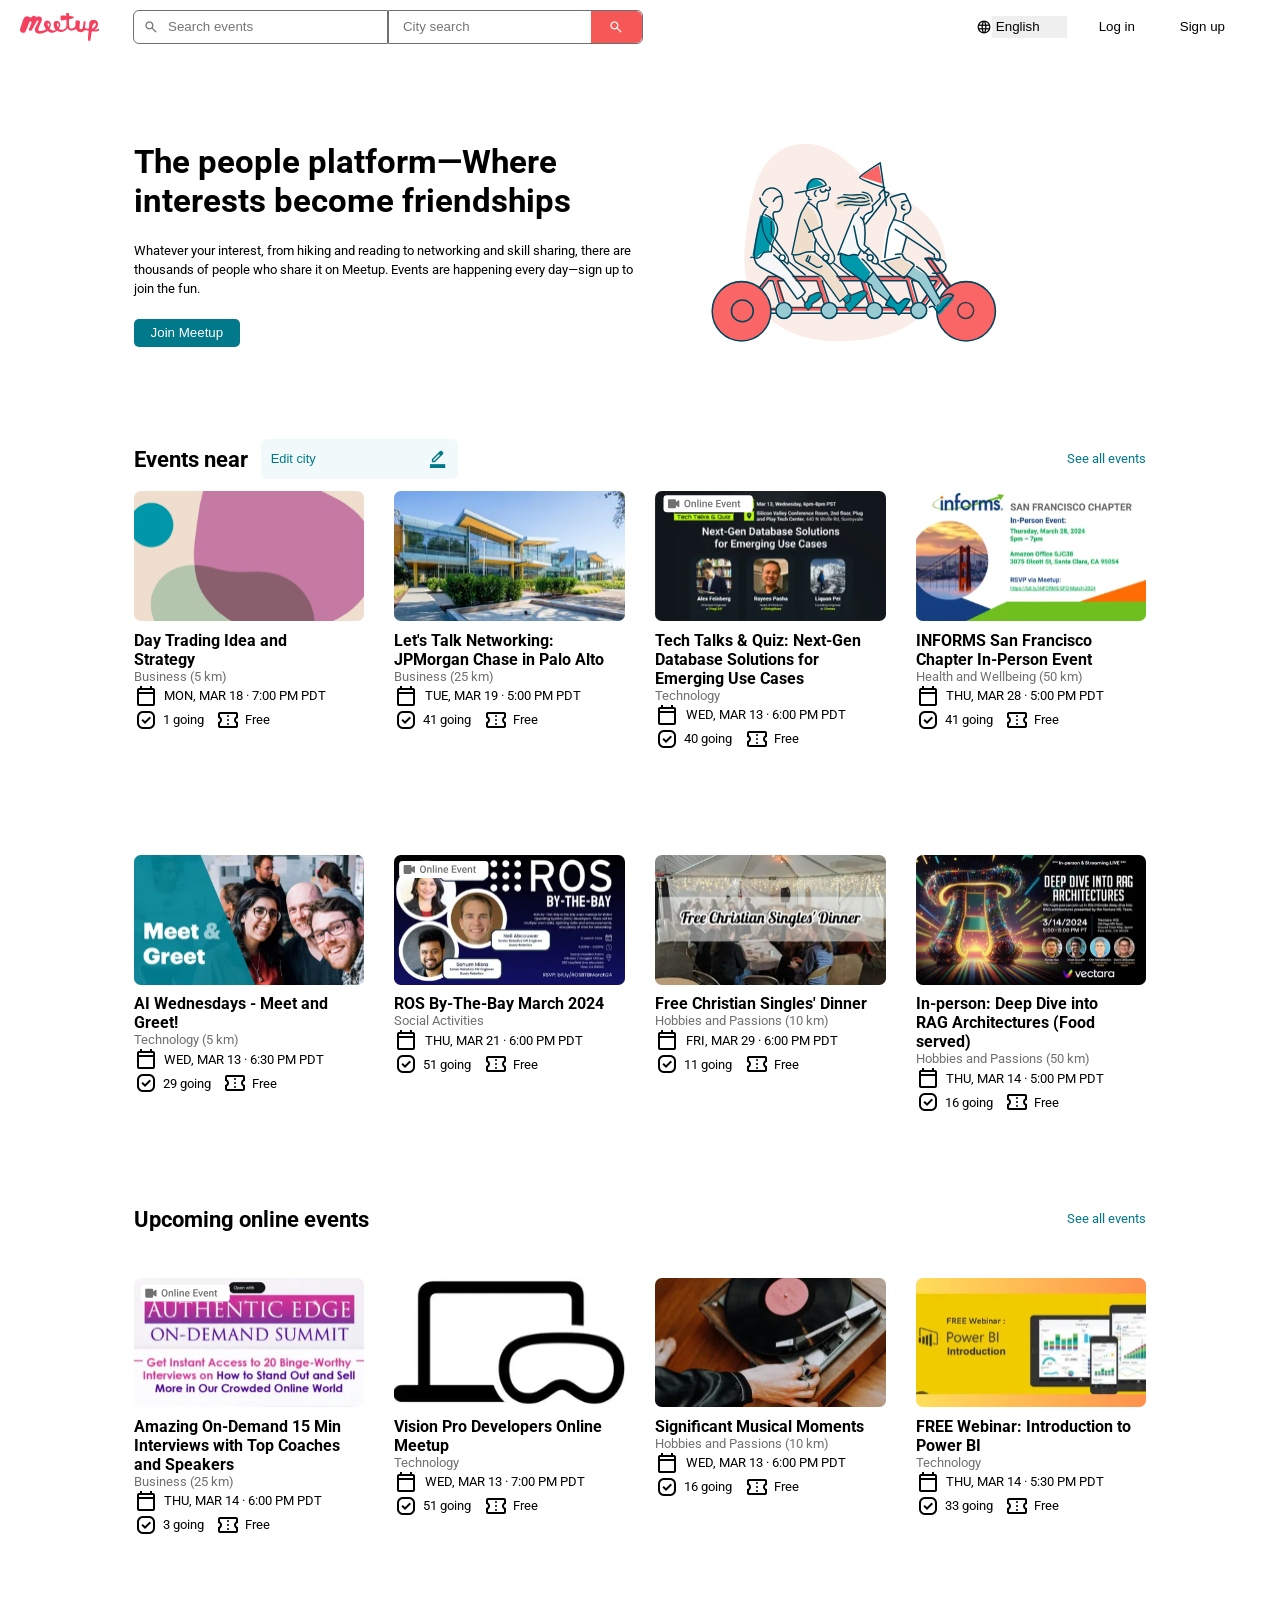
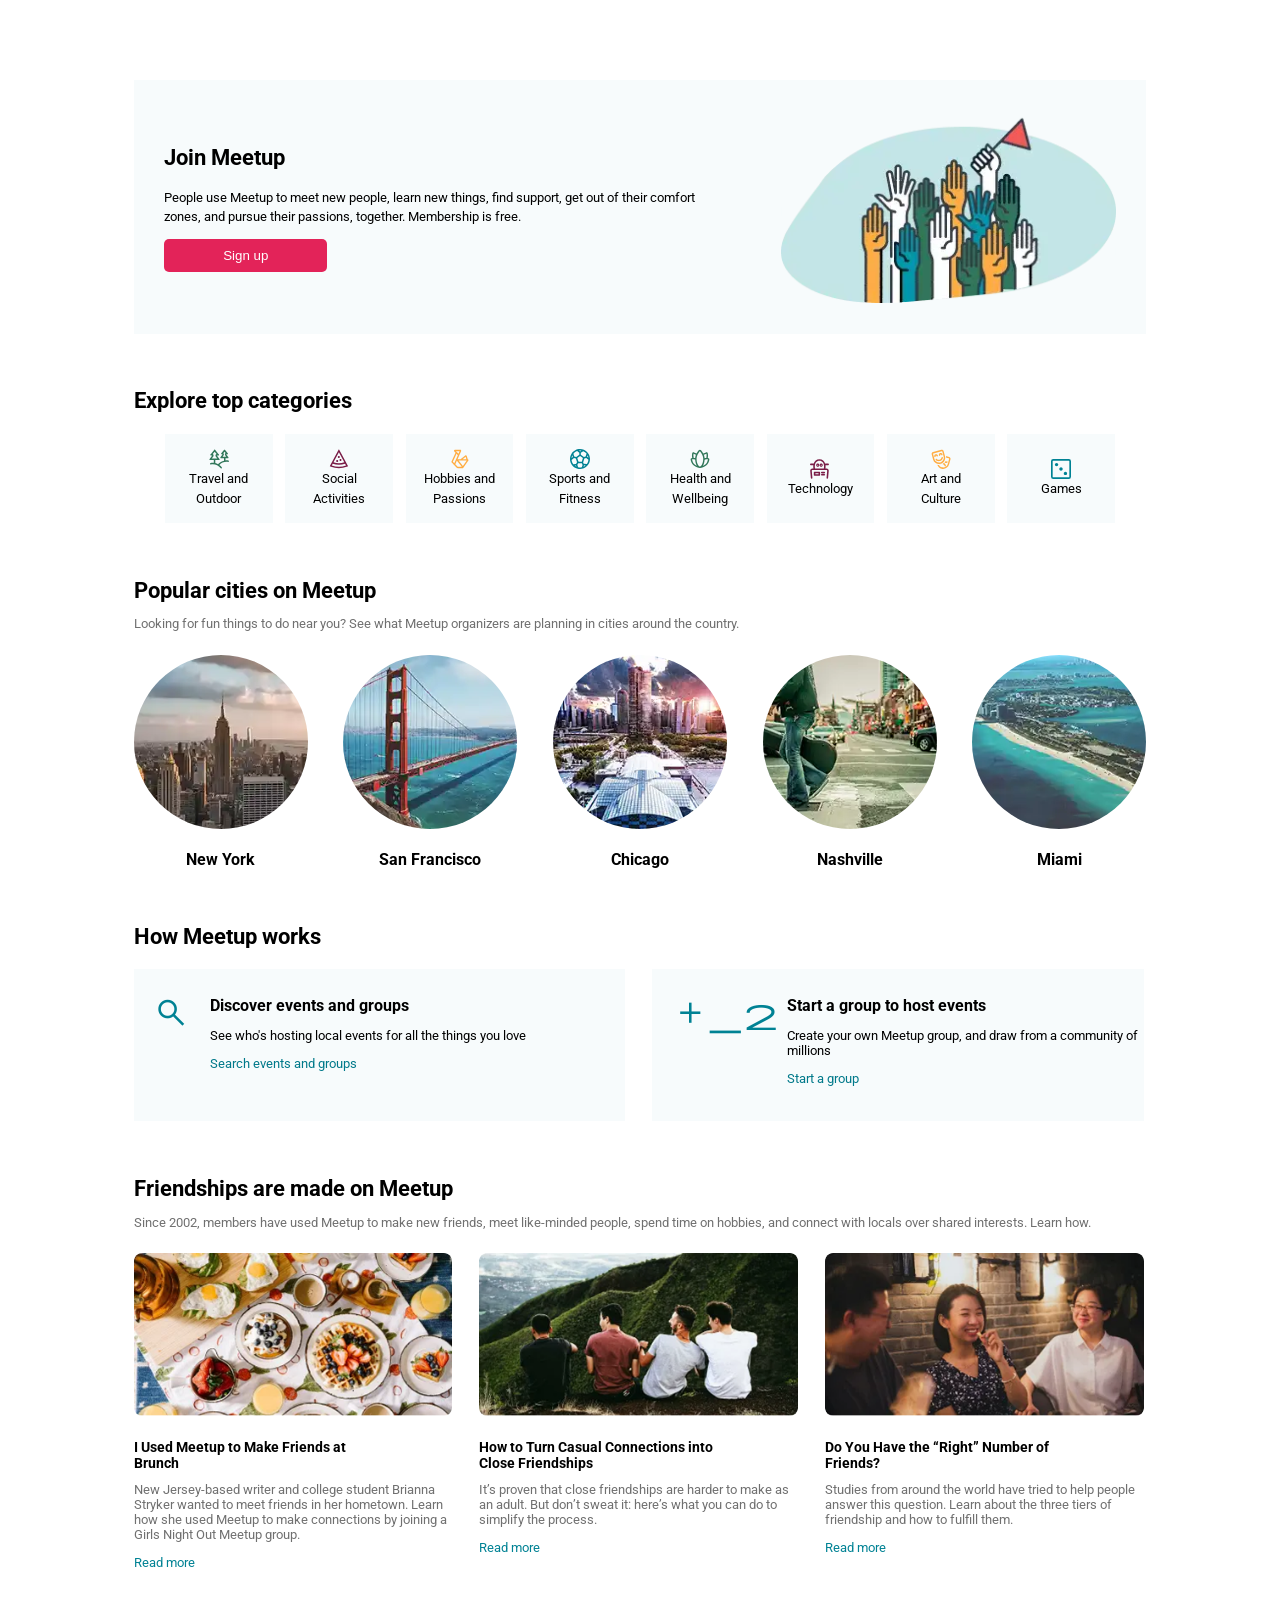
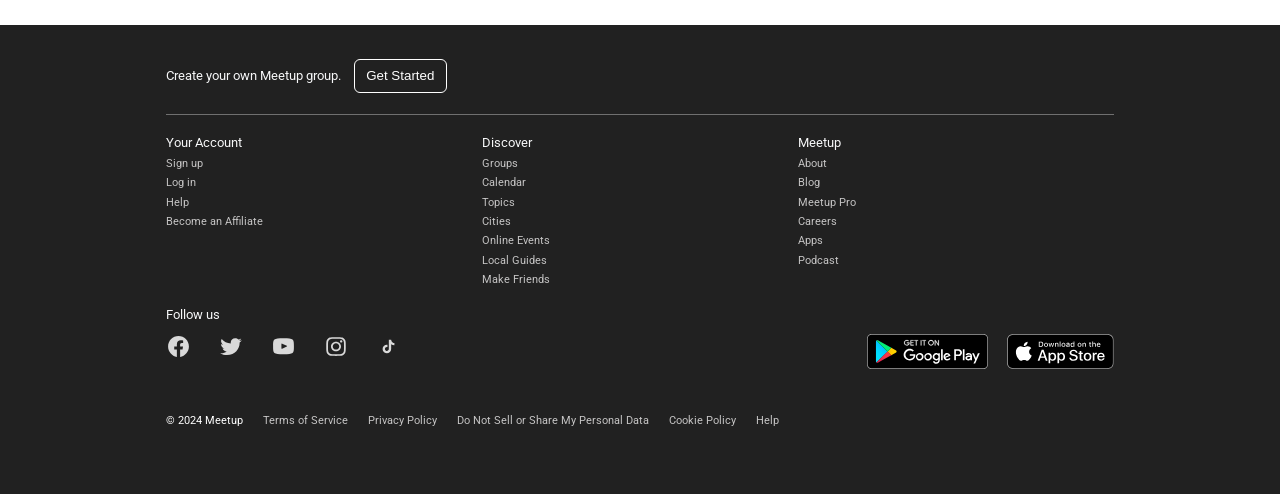
==== commit 100b5d96: "Finished the first page." ====
--- a/index.html
+++ b/index.html
@@ -113,12 +113,13 @@
 <div class="conteiner-MeetUp">
     <div class="right-MeetUp">
     <h2>Join Meetup</h2>
+    <img id="hendHochImg" src="assets/images/HendHoch.svg" alt="images"/>
     <p>People use Meetup to meet new people, learn new things, find support, get out of their
 comfort zones, and pursue their passions, together. Membership is free.</p>
 <button class="signUpRed">Sign up</button>
 </div>
 
-<img src="assets/images/HendHoch.svg" alt="images"/>
+<img id="hendHochImg2" src="assets/images/HendHoch.svg" alt="images"/>
 </div>
 
  <h2>Explore top categories</h2>
@@ -204,9 +205,9 @@
 </span>
 <div class="discoverText">
     <h3>Discover events and groups</h3>
-    <p>See who's hosting local events for all the things
+    <p id="greyDiscoverText">See who's hosting local events for all the things
 you love</p>
-    <p class="green">Search events and groups</p>
+    <p class="greenText">Search events and groups</p>
 </div>
 </div>
 
@@ -216,9 +217,9 @@
 </span>
 <div class="discoverText">
     <h3>Start a group to host events</h3>
-    <p>Create your own Meetup group, and draw from a
+    <p id="greyDiscoverText">Create your own Meetup group, and draw from a
 community of millions</p>
-    <p class="green">Start a group</p>
+    <p class="greenText">Start a group</p>
 </div>
 </div>
 
@@ -301,7 +302,7 @@
     </div>
     </div>
 
-    <p>Follow us</p>
+    <p id="follow">Follow us</p>
 
 <div class="iconsForFooter">
     <div class="smallIcons">
--- a/styles/style.css
+++ b/styles/style.css
@@ -29,7 +29,7 @@
 p {
     font-size: 1rem;
 }
- .green {
+ .green, .greenText {
     color: rgba(0, 121, 138, 1);
 }
 #greyString {
@@ -294,13 +294,16 @@
     display: flex;
     align-items: center;
     color: rgba(112, 112, 112, 1);
-    height: 2.6vw;
+    height: 2.6vw 3.7vw;
 }
 #calender {
     gap: 0.5rem;
 }
 /*--------- 4 часть  -----------*/
 
+#hendHochImg {
+   display: none;
+  }
 .conteiner-MeetUp {
     background-color: rgba(151, 202, 209, 0.08);
     display: flex;
@@ -309,6 +312,7 @@
     height: auto;
     width: 100%;
     margin: 3.4vw 0 4.2vw 0;
+    padding: 2.4vw ;
 }
 
 .right-MeetUp {
@@ -319,7 +323,7 @@
     gap: 1vw;
      line-height: 1.5;
 }
-.conteiner-MeetUp img {
+.hendHochImg2 {
     width: 22.5vw;
     height: 13vw;
     margin: 1.3vw 0;
@@ -421,6 +425,7 @@
 .oneCartinFrends img {
     width: 24.9vw;
     margin-bottom: 1.6vw;
+    border-radius: 8px;
 }
 .oneCartinFrends p {
     padding: 0.8vw 0 1.05vw 0;
@@ -471,7 +476,7 @@
     color: white;
     padding: 0.7vw 0.9vw;
     border: 1px solid rgba(255, 255, 255, 1);
-    border-radius: 5px;
+    border-radius: 6px;
 }
 
 #titel {
@@ -540,6 +545,7 @@
     }
 header img {
     width: 15vw;
+    margin-right: 1vw;
 }
 .leftHeader {
 height: 5vw;
@@ -577,11 +583,24 @@
         justify-content: center;
     }
     .popularCitie img {
-    width: 20vw;
-}
-}
+    width: 22vw;
+}
+.bottomForFooter{
+    gap: 1.3vw;
+}
+.bottomForFooter p{
+    font-size: 0.72rem;
+}
+}
+
+
 @media (max-width: 600px){
-  
+    .rightHeader {
+        margin-right: 1vw;
+    }
+    .divSearchEvents, .divSearchOrt {
+        width: 22vw;
+    }
     .eventsNearDiv, .upcomingOnlineEventsDiv {
 width: 100%;
  justify-content: flex-start;
@@ -597,12 +616,64 @@
 .carts img {
 width: 24.8vw;
 flex-shrink: 0;
-}
-  
-}
-
-
-@media (max-width: 392px) {
+border-radius: 5px;
+}
+.discoverAndStart {
+    gap: 3vw;
+}
+.conteinerForGroups {
+    width: 100%;
+    gap: 3.8vw;
+}
+.containerFriends{
+    display: flex;
+    flex-wrap: wrap;
+    width: 100%;
+}
+.oneCartinFrends, .oneCartinFrends img, .oneCartinFrends p, .oneCartinFrends h4 {
+    width: 100%;
+    line-height: 1.9;
+}
+  .bottomForFooter p {
+    display: none;
+  }
+  #date{
+    display: block;
+  }
+.mittelTugeser {
+    padding: 4vw;
+    width: 100%;
+}
+}
+
+
+@media (max-width: 500px) {
+    html {
+        font-size: 9px;
+    }
+    p {
+        font-size: 1.4rem;
+    }
+    h2 {
+        font-size: 2.3rem;
+        padding: 0 4vw;
+    }
+    h3 {
+        font-size: 1.5rem;
+    }
+    h4 {
+        font-size: 1.4rem;
+    }
+    .oneCartinFrends a {
+        font-size: 1.3rem;
+    }
+    .mittelTugeser {
+    padding: 0;
+    width: 100%;
+}
+.containerForButtonNextPage,.carts {
+    margin: 0 4vw;
+}
     header {
         height: 10.7vw;
     }
@@ -613,33 +684,43 @@
         transform: translateY(+30px); 
         pointer-events: none;
     }
-  
+    .leftHeader, .rightHeader, #language-switcher {
+        height: 100%;
+    }
 .leftHeader img{
         width: 30.2vw;
-    }
+        height: 100%;
+    }
+    #iconHeader {
+    font-size: 1.42rem;
+}
+.rightHeader button {
+    padding: 1.74vw 3.5vw;
+}
     .divSearchEvents2 {
         display: flex;
-        justify-content: space-between;
-        align-items: center;
+          display: flex;
+  align-items: center;
         border: 1px solid rgba(112, 112, 112, 1);
         border-radius: 8px;
-        margin: 0.7rem;
+        margin: 2.8vw 4vw;
         height: 2.7vw;
         height: 10.7vw;
     }
     #searchEvents2img {
       color: rgba(112, 112, 112, 1);
-      width: 5.6vw;
       padding-left: 2.5vw;
     }
     .searchEventsInput2{
         height: 100%;
         border: none;
         padding: 1vw;
+        font-size: 1.7rem;
     }
     .searchEventsBtn2{
         width: 10.7vw;
         height: 100%;
+        margin-left: auto;
     }
     .searchEventsBtn2:hover{
         color: black;
@@ -649,23 +730,173 @@
         background-color: rgb(206, 203, 203);
     transition: 0.2s;
     }
+    .nextPageLeft p{
+        line-height: 2;
+        padding-right: 2.8vw;
+    }
     .containerForButtonNextPage{
-    padding: 3vw;
+    padding-left: 1vw;
     }
     .nextPageLeft, .nextPageRight {
         width: 100%
     }
     .nextPageRight img{
-   width: 50vw;
+   width: 54.8vw;
+   height: 38.9vw;
 }
 .joinMeetup {
   margin: 2vw auto;
   padding: 2vw;
-}
-
+  width: 30%;
+}
+.nextPageLeft {
+    gap: 3.8vw;
+    margin-top: 8.9vw;
+}
+.divEditSearchOrt {
+    width: 41.9vw;
+    height: 7.7vw;
+    margin-left: 1.22vw;
+}
+.editSearchOrt {
+    font-size: 1.7rem;
+padding: 1.8vw;
+}
+.green {
+    display: none;
+}
+.eventsNearDiv, .upcomingOnlineEventsDiv {
+    gap: 0;
+}
+.carts {
+    border-top: 1px solid rgba(217, 217, 217, 1);
+    height: auto;
+    padding:3.7vw 0 7.4vw;
+    min-height: 0;
+}
+.textCarts span{
+display: none;
+}
+.exploreCategories {
+margin-bottom: 11.2vw;
+}
+.iconWithText {
+    width: 34.4vw;
+    height: 28.6vw;
+    padding: 4.3vw 6.8vw;
+    gap: 1.1vw;
+}
+#popularString {
+padding: 2vw 4vw 1.5vw 4vw;
+line-height: 2;
+margin: 0;
+}
  .popularCitie img {
     width: 39vw;
 }
+.conteiner-MeetUp {
+     padding: 4vw 4vw 8.2vw 4vw;
+     margin-bottom: 0;
+  }
+#hendHochImg2 {
+    display: none;
+}
+  .right-MeetUp {
+    width: 100%;
+    line-height: 1.9;
+    gap: 0;
+  }
+  .signUpRed {
+    width: 49vw;
+    height: 10.2vw;
+    align-self: center;
+    margin-top: 5.6vw;
+  }
+  #hendHochImg {
+    display: block;
+    width: 60.7vw;
+    align-self: center;
+    margin-bottom: 1.6vw;
+  }
+  .discoverAndStart {
+    flex-wrap: wrap;
+  }
+  .conteinerForGroups{
+margin: 0 4vw;
+gap: 0;
+padding: 5.1vw 0 3.8vw 0;
+  }
+  .discoverText{
+padding-right: 15.5vw;
+gap: 2.5vw;
+  }
+  #greyDiscoverText {
+    color: rgba(33, 33, 33, 1);
+    line-height: 1.4;
+  }
+  #iconForDiscover {
+font-size: 6.5vw;
+margin: 0 3.8vw;
+  }
+  .frendString {
+display: none;
+  }
+  
+ .containerFriends{
+    padding: 6.4vw 4vw 26.3vw 4vw;
+    gap: 11.4vw;
+  }
+  .containerFriends h4{
+   padding-right: 33vw; 
+  }
+  #greyString {
+padding: 2.9vw 22.5vw 3.9vw 0;
+  }
+  .labelApp {
+    display: none;
+  }
+  .containerForLinks p {
+line-height: 2;
+font-size: 1.5rem;
+  }
+.footer{
+width: 100%;
+padding:0 1.8vw 0 6vw;
+}
+.topFooter p, #titel, #follow {
+    font-size: 1.8rem;
+}
+.topFooter{
+justify-content: space-between;
+margin:2.5vw 0;
+
+padding: 5.1vw 0;
+border: none;
+}
+#date{
+    font-size: 1.5rem;
+    margin-bottom: 6.6vw;
+}
+.getStarted{
+padding: 2.5vw 3.6vw;
+}
+.mittelFooter{
+width: 100%;
+justify-content: space-between;
+margin-bottom: 4.1vw;
+white-space: nowrap;
+}
+.iconsForFooter{
+justify-content: flex-start;
+}
+.smallIcons{
+height: auto;
+gap: 8.3vw;
+width: 100%;
+justify-content: start;
+margin: 3.1vw 0 13vw 0;
+}
+
 }
 /* ################################ */
 p, h1, h2, h3, h4 {
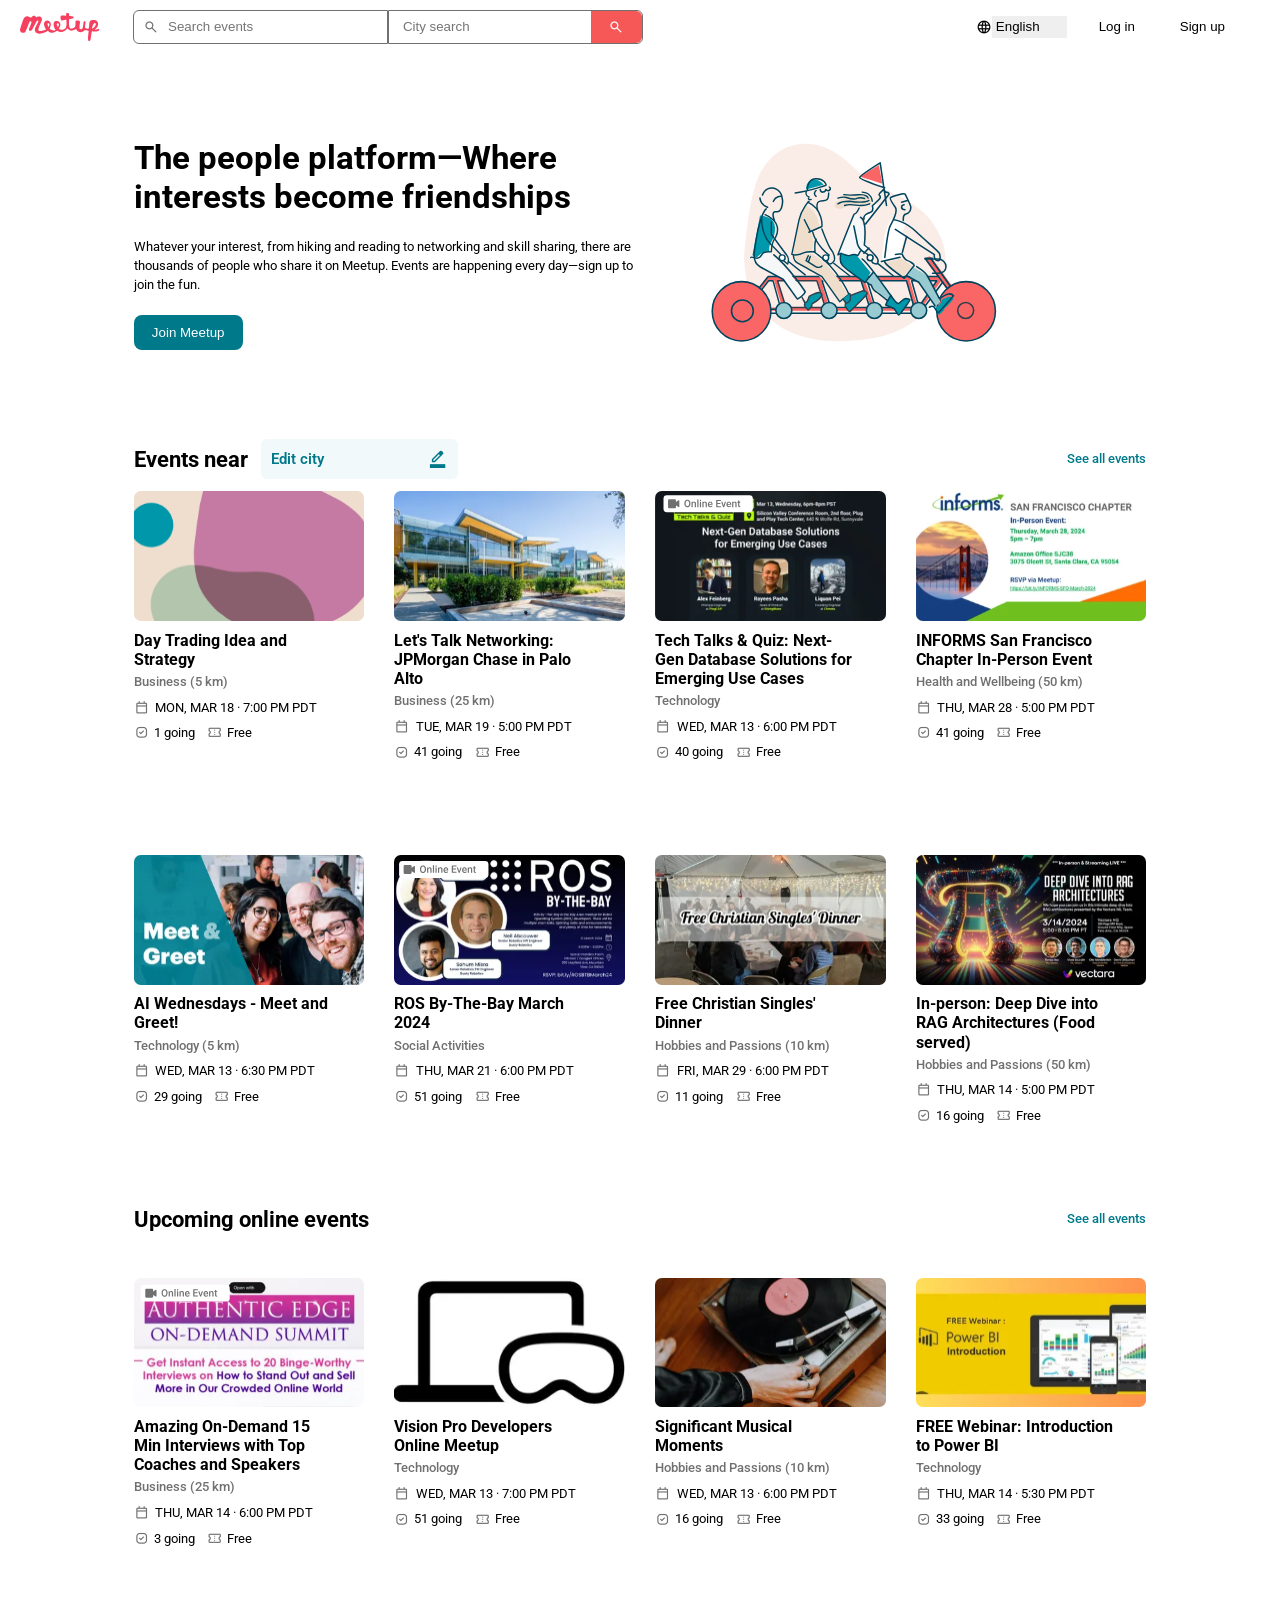
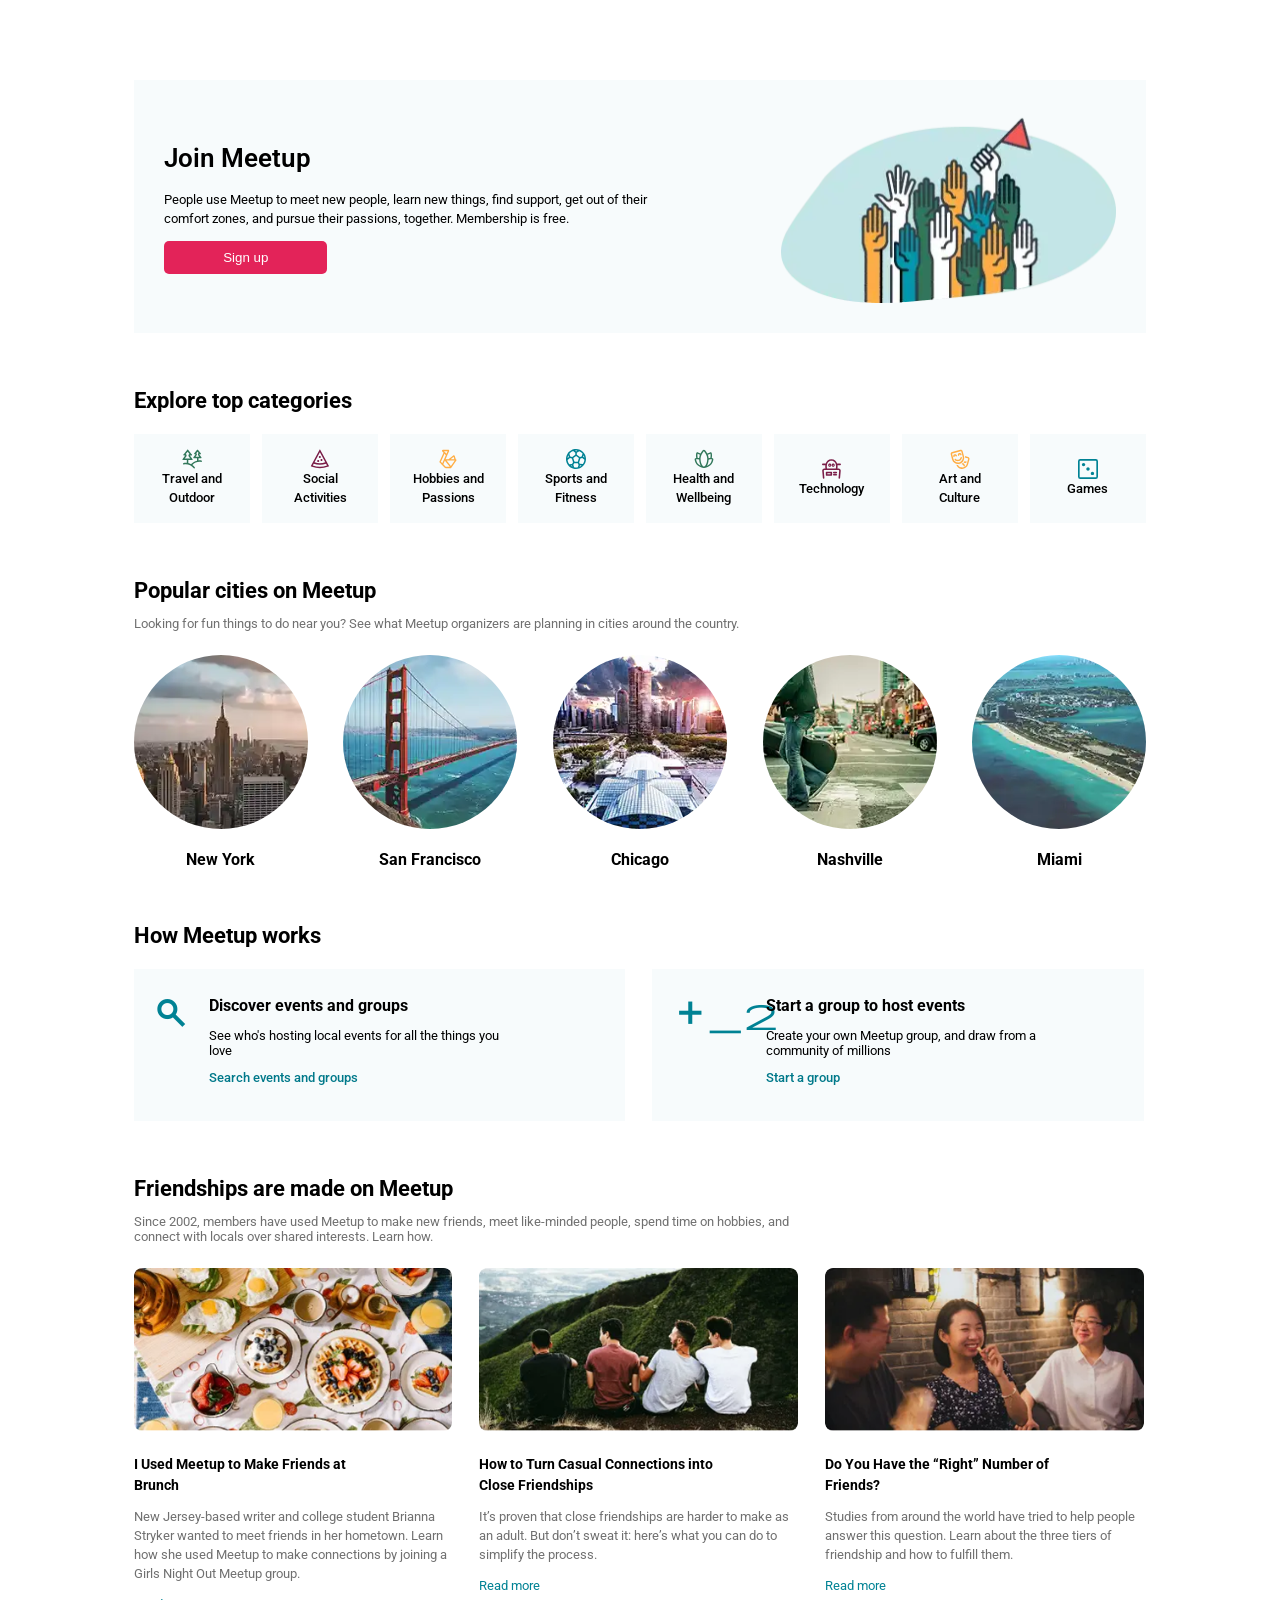
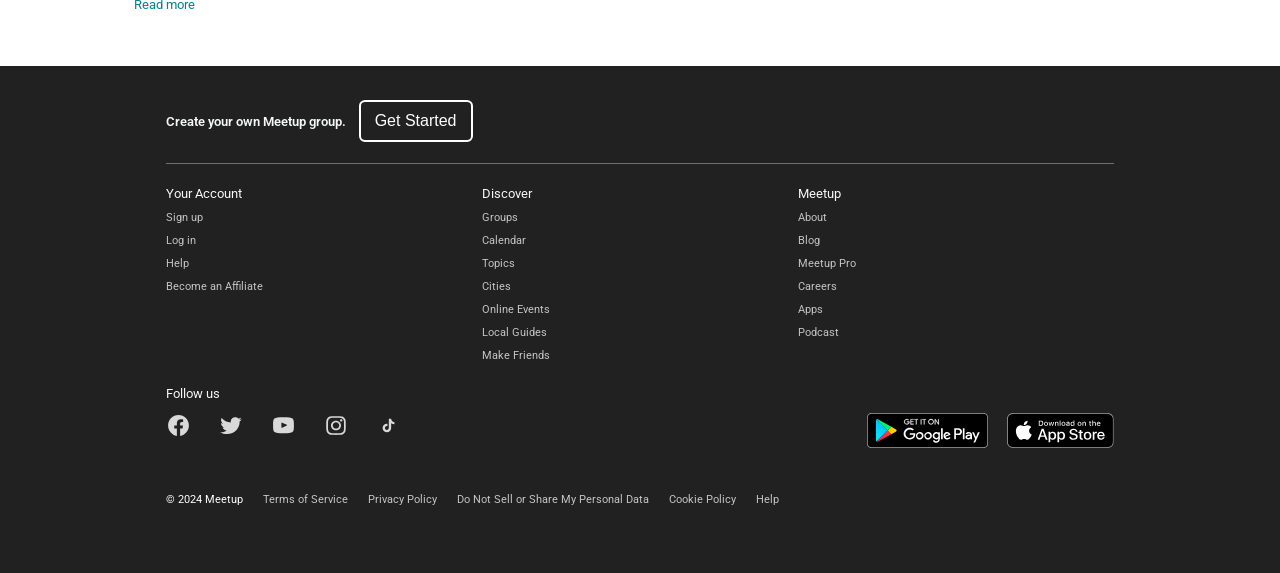
==== commit 5597bb1c: "Only the map remains to be finalized" ====
--- a/index.html
+++ b/index.html
@@ -15,7 +15,7 @@
     <header>
 
         <div class="leftHeader">
-        <img src="assets/images/SVG.svg" alt="images"/>
+        <img id="imageMeetup" src="assets/images/SVG.svg" alt="images"/>
 
         <div class="divSearchEvents">
             <button class="searchEventsBtn">
@@ -112,7 +112,7 @@
 
 <div class="conteiner-MeetUp">
     <div class="right-MeetUp">
-    <h2>Join Meetup</h2>
+    <h5 id="joinMeetupText">Join Meetup</h5>
     <img id="hendHochImg" src="assets/images/HendHoch.svg" alt="images"/>
     <p>People use Meetup to meet new people, learn new things, find support, get out of their
 comfort zones, and pursue their passions, together. Membership is free.</p>
@@ -271,6 +271,7 @@
         <p>Create your own Meetup group.</p>
         <button class="getStarted">Get Started</button>
     </div>
+    <div class="linieFooter"></div>
 
     <div class="mittelFooter">
 
--- a/styles/style.css
+++ b/styles/style.css
@@ -31,9 +31,11 @@
 }
  .green, .greenText {
     color: rgba(0, 121, 138, 1);
+    font-weight: 500;
 }
 #greyString {
     color: rgba(112, 112, 112, 1);
+    
 }
 input:hover,
 input:focus {
@@ -49,11 +51,13 @@
 width: 100%;
 height: 4.2vw;
 font-size: 1rem;
+
 }
 .leftHeader {
 display: flex;
 align-items: center;
 height: 2,7vw;
+
 }
 header img {
     width: 7.8vw;
@@ -62,10 +66,13 @@
     display: flex;
     justify-content: center;
     align-items: center;
-}
+    cursor: pointer;
+}
+
 .leftHeader input {
     width: 80%;
     border: none;
+    font-weight: 400;
 }
 .searchOrt{
 padding-left: 1.1vw;
@@ -127,6 +134,7 @@
     flex-shrink: 1; 
     gap: clamp(0.75rem, 1.5vw, 1.5vw);
     margin-right: 3.3vw;
+    font-weight: 500;
 }
 .lenguagesDiv {
     display: flex;
@@ -145,6 +153,7 @@
     background-color: transparent;
     padding: 0.52vw 1vw;
       border-radius: 6px;
+      font-weight: 500;
 }
 .rightHeader button:hover{
     background-color: rgba(0, 121, 138, 1);
@@ -184,10 +193,12 @@
 .joinMeetup {
     color:white;
     background-color: rgba(0, 121, 138, 1);
-    border-radius: 5px;
-    width: 8.3vw;
-   padding: 0.52vw 1vw;
+    border-radius: 8px;
+    width: 8.5vw;
+   padding: 0.8vw 1.2vw;
     border: none;
+    cursor: pointer;
+    font-weight: 400;
 }
 .nextPageRight {
     display: flex;
@@ -254,6 +265,9 @@
 .editSearchOrt{
     flex: 1;
     min-width: 0;
+    font-weight: 600;
+    font-size: 1.2rem;
+    font-family:  'Roboto', sans-serif;
 }
 
 .editSearchOrtBtn{
@@ -278,12 +292,20 @@
    gap:0.75rem;
 }
 .textCarts {
+    display: flex;
      flex-direction: column;
     justify-content: flex-start;
     align-items: flex-start;
      min-width: 220px;  
-display: flex;
-    padding-right: 1vw;
+    line-height: 2;
+    padding-right: 2vw;
+}
+.textCarts h3 {
+    line-height: 1.2;
+}
+.forBlackText span, #calender span {
+    color: rgba(112, 112, 112, 1);
+    font-size: 1.2rem;
 }
 .carts img {
   width: 100%;
@@ -294,7 +316,8 @@
     display: flex;
     align-items: center;
     color: rgba(112, 112, 112, 1);
-    height: 2.6vw 3.7vw;
+    height: 3vw 4vw;
+    font-weight: 500;
 }
 #calender {
     gap: 0.5rem;
@@ -314,15 +337,19 @@
     margin: 3.4vw 0 4.2vw 0;
     padding: 2.4vw ;
 }
-
+#joinMeetupText {
+    font-size: 2rem;
+font-weight: 600;
+}
 .right-MeetUp {
     width: 48.9vw;
-    padding-right: 4.9vw;
+    padding-right: 8vw;
     display: flex;
     flex-direction: column;
     gap: 1vw;
      line-height: 1.5;
 }
+
 .hendHochImg2 {
     width: 22.5vw;
     height: 13vw;
@@ -335,6 +362,7 @@
     border: none;
     width: 12.7vw;
     height: 2.6vw;
+    font-weight: 500;
 }
 
 /*--------- 5 часть  -----------*/
@@ -353,11 +381,12 @@
 justify-content: center;
 align-items: center;
 text-align: center;
-width: 8.4rem;
+width: 9rem;
 height: 7rem;
 line-height: 1.5;
 background-color: rgba(151, 202, 209, 0.08);
 padding: 1.4rem;
+font-weight: 500;
 }
 
 .iconWithText img {
@@ -398,7 +427,7 @@
     gap:1.6vw;
      background-color: rgba(151, 202, 209, 0.08);
      width: 38.4vw;
-     padding: 2.1vw 0 1.6vw 1.6vw;
+     padding: 2.1vw 8vw 1.6vw 1.6vw;
 }
 .discoverText {
     display: flex;
@@ -410,6 +439,7 @@
 #iconForDiscover {
     font-size: 2.7vw;
     color: rgba(0, 130, 148, 1);
+    font-weight: 700;
 }
 
 /*--------- 6 часть  -----------*/
@@ -421,6 +451,7 @@
 .frendString {
     margin-top: 1.05vw;
     margin-bottom: 1.85vw;
+    padding-right:26vw;
 }
 .oneCartinFrends img {
     width: 24.9vw;
@@ -430,13 +461,16 @@
 .oneCartinFrends p {
     padding: 0.8vw 0 1.05vw 0;
     width: 24.5vw;
+    line-height: 1.5;
 }
 .oneCartinFrends h4 {
 width: 19.3vw;
+line-height: 1.5;
 }
 .oneCartinFrends a{
     color: rgba(0, 130, 148, 1);
     text-decoration: none;
+    font-weight: 400;
 }
 
 
@@ -467,16 +501,19 @@
     gap: 1vw;
     padding: 1.6vw 0;
     border-bottom: 1px solid rgba(112, 112, 112, 1);
+    font-weight: 600;
 }
 .mittelFooter {
     margin-bottom: 1.6vw;
+    font-weight: 400;
 }
 .getStarted {
     background-color: transparent;
     color: white;
-    padding: 0.7vw 0.9vw;
-    border: 1px solid rgba(255, 255, 255, 1);
+    padding: 10px 14px;
+    border: 2px solid rgba(255, 255, 255, 1);
     border-radius: 6px;
+    font-size: 16px;
 }
 
 #titel {
@@ -488,6 +525,7 @@
     flex-direction: column;
     gap:0.5vw;
     width: 24.7vw;
+    line-height: 1.5;
 }
 .containerForLinks p{
     font-size: 0.87rem;
@@ -522,6 +560,152 @@
     color: rgba(255, 255, 255, 1);
 }
 /* ################################ */
+
+p, h1, h2, h3, h4 {
+  overflow-wrap: break-word;
+}
+
+
+/* ############## SecondPage ################## */
+
+.containerForSearch2 {
+    width: 100%;
+}
+
+.mittelTugeserSecond {
+    display: flex;
+    padding: 5.8vw 8.7vw 6.7vw 10vw;
+ width: 100%;
+ justify-content: space-between;
+}
+.titelForFilter h2{
+padding: 0 0 1.05vw 0;
+}
+.titelForFilter h3 {
+    margin-bottom: 0.8vw;
+    text-decoration: underline;
+    text-decoration-thickness: 3px;
+    color: rgb(0, 121, 138);
+}
+
+/******* FILTER BUTTON *******/
+.filter {
+    display: flex;
+    gap: 16px;    
+}
+
+.dropdownOptions {
+  background: white;
+  border: 1px solid #ddd;
+  box-shadow: 0 4px 8px rgba(0,0,0,0.1);
+  border-radius: 8px;
+  overflow: hidden;
+  font-size: 1rem;
+}
+.dropdownOptions .option {
+    padding: 0.6rem 1rem;
+  cursor: pointer;
+  white-space: nowrap;
+}
+.dropdownOptions .option:hover {
+  background-color: #f0f0f0;
+}
+.dropdownBtn {
+    border: none;
+    background-color: rgba(246, 247, 248, 1);
+    border-radius: 40px;
+    display: flex;
+    align-items: center;
+    justify-content: space-between;
+    padding: 1.05vw;
+    gap:0.7vw;
+    font-size: 1rem;
+    font-weight: 500;
+   white-space: nowrap;
+}
+.dropdownBtn img {
+  width: 1rem;
+  height: 1rem;
+}
+.dropdownBtn:hover {
+    background-color: rgb(218, 219, 219);;
+}
+.dropdownBtn:active {
+    background-color: rgb(163, 163, 163);;
+}
+.textGreyAndSmall{
+font-size: 0.9rem;
+color: rgba(112, 112, 112, 1);
+}
+.textBrounAndSmall {
+    font-size: 0.9rem;
+    color: rgba(124, 111, 80, 1);
+}
+.two {
+     display: none;
+}
+.one {
+    display: flex;
+    position: absolute;
+    left: 0.5vw;
+    top: 1.6vw;
+    background-color: rgba(255, 255, 255, 0.8);
+    border-radius: 4px;
+}
+.onlineText{
+    align-items: center;
+    gap: 2.7px;
+    font-size: 1.3rem;
+    color: rgba(112, 112, 112, 1);  
+    font-weight: 500;
+}
+#onlineImg{
+    width: 13px;
+    height: 11px;
+}
+.horizontalCards {
+margin-top: 5.1vw;
+}
+.cartSecondPage{
+    position: relative;
+    display: flex;
+    padding: 0.9vw 0;
+    border-top: 1px solid rgba(217, 217, 217, 1);
+    gap:0.8vw;
+}
+.cartSecondPage img {
+   width: 10.5vw;
+   height: 5.9vw;
+    object-fit: cover;
+    border-radius: 8px;
+     flex-shrink: 0;
+}
+.titelForMap p {
+    font-size: 0.8rem;
+    font-weight: 500;
+}
+.mapContainer {
+    height: 19vw; /*285px*/
+    width: 100%;
+    width: 23vw; /*350px*/
+    margin-top: 0.9vw;
+    background-image: url(/assets/images/map.svg);
+   background-size: cover;
+    border-radius: 12px;
+}
+.textCartSecondPage {
+    font-weight: 500;
+    display: flex;
+    flex-direction: column;
+    gap: 3.2vw;
+    line-height: 1.5;
+     padding-right: 2vw;
+}
+
+
+
+/*################  @media  ####################*/
+
 @media (max-width: 1210px){
     .eventsNearDiv, .upcomingOnlineEventsDiv {
       gap: clamp(1rem, 2vw, 2.3vw);
@@ -536,7 +720,12 @@
    .joinMeetup {
     width: 12vw;
 }
-}
+.dropdownBtn {
+font-size: 1.1rem;
+}
+}
+
+/* ########## 900px ############ */
 
 @media (max-width: 900px) {
      header {
@@ -591,8 +780,14 @@
 .bottomForFooter p{
     font-size: 0.72rem;
 }
-}
-
+.cartSecondPage img {
+    width: 25vw;
+    height: 14vw;
+     object-fit: cover;
+}
+}
+
+/* ########## 600px ############ */
 
 @media (max-width: 600px){
     .rightHeader {
@@ -644,25 +839,26 @@
     padding: 4vw;
     width: 100%;
 }
-}
-
+.rightWithMap {
+    display: none;
+}
+}
+
+/* ########## 500px ############ */
 
 @media (max-width: 500px) {
     html {
         font-size: 9px;
     }
     p {
-        font-size: 1.4rem;
+        font-size: 1.2rem;
     }
     h2 {
-        font-size: 2.3rem;
-        padding: 0 4vw;
-    }
-    h3 {
-        font-size: 1.5rem;
+        font-size: 2.7rem; /* titel*/
+        margin-left: 4vw;
     }
     h4 {
-        font-size: 1.4rem;
+        font-size: 1.7rem;
     }
     .oneCartinFrends a {
         font-size: 1.3rem;
@@ -703,7 +899,7 @@
   align-items: center;
         border: 1px solid rgba(112, 112, 112, 1);
         border-radius: 8px;
-        margin: 2.8vw 4vw;
+        margin: 2.8vw 7.9vw 4vw 5vw;
         height: 2.7vw;
         height: 10.7vw;
     }
@@ -751,7 +947,7 @@
 }
 .nextPageLeft {
     gap: 3.8vw;
-    margin-top: 8.9vw;
+    margin-top: 4.9vw;
 }
 .divEditSearchOrt {
     width: 41.9vw;
@@ -774,8 +970,14 @@
     padding:3.7vw 0 7.4vw;
     min-height: 0;
 }
+.textCarts {
+    gap: 0.5vw;
+}
 .textCarts span{
 display: none;
+}
+#calender {
+    color: #7C6F50;
 }
 .exploreCategories {
 margin-bottom: 11.2vw;
@@ -783,17 +985,25 @@
 .iconWithText {
     width: 34.4vw;
     height: 28.6vw;
-    padding: 4.3vw 6.8vw;
+    padding: 4vw 5vw;
     gap: 1.1vw;
+
+}
+.iconWithText p {
+    font-size: 1.7rem;
 }
 #popularString {
 padding: 2vw 4vw 1.5vw 4vw;
 line-height: 2;
 margin: 0;
+font-size: 1.3rem;
 }
  .popularCitie img {
     width: 39vw;
 }
+ .popularCitie h3 {
+    font-size: 1.6rem;
+ }
 .conteiner-MeetUp {
      padding: 4vw 4vw 8.2vw 4vw;
      margin-bottom: 0;
@@ -806,6 +1016,9 @@
     line-height: 1.9;
     gap: 0;
   }
+  .right-MeetUp p {
+    font-size: 1.3rem;
+}
   .signUpRed {
     width: 49vw;
     height: 10.2vw;
@@ -821,6 +1034,9 @@
   .discoverAndStart {
     flex-wrap: wrap;
   }
+  .containerForCities {
+    gap: 4.5vw;
+  }
   .conteinerForGroups{
 margin: 0 4vw;
 gap: 0;
@@ -835,7 +1051,8 @@
     line-height: 1.4;
   }
   #iconForDiscover {
-font-size: 6.5vw;
+font-size: 4rem;
+font-weight: 600;
 margin: 0 3.8vw;
   }
   .frendString {
@@ -855,6 +1072,9 @@
   .labelApp {
     display: none;
   }
+  #attendesText {
+    display: none;
+  }
   .containerForLinks p {
 line-height: 2;
 font-size: 1.5rem;
@@ -868,17 +1088,12 @@
 }
 .topFooter{
 justify-content: space-between;
-margin:2.5vw 0;
-
 padding: 5.1vw 0;
 border: none;
 }
 #date{
     font-size: 1.5rem;
     margin-bottom: 6.6vw;
-}
-.getStarted{
-padding: 2.5vw 3.6vw;
 }
 .mittelFooter{
 width: 100%;
@@ -896,9 +1111,69 @@
 justify-content: start;
 margin: 3.1vw 0 13vw 0;
 }
-
-}
-/* ################################ */
-p, h1, h2, h3, h4 {
-  overflow-wrap: break-word;
-}
+.linieFooter {
+    height: 1px;
+    background-color: rgba(112, 112, 112, 1);
+    width: 72%;
+    margin-bottom: 8.5vw;
+}
+.mittelTugeserSecond {
+    padding: 2.8vw 2.8vw 6.6vw 2.8vw;
+}
+.titelForFilter h3 {
+    font-size: 2.2rem;
+    margin-top: 4vw;
+}
+.filter {
+    gap: 15px;
+  overflow-x: auto;
+   overflow-y: hidden;
+  width: 100%;
+  padding-bottom: 2.5vw;
+  margin-top: 3vw;
+  flex-shrink: 0;
+  scroll-behavior: smooth;
+}
+.dropdownBtn {
+  border: none;
+  background-color: rgba(246, 247, 248, 1);
+  border-radius: 40px;
+  padding: 15px;
+  display: flex;
+  align-items: center;
+  gap: 1.2rem;
+  font-size: 1.6rem;
+  font-weight: 500;
+  flex-shrink: 0;
+  white-space: nowrap;
+}
+
+.filter::-webkit-scrollbar {
+  height: 8px;
+}
+
+.filter::-webkit-scrollbar-thumb {
+  background-color: rgba(0, 0, 0, 0.5);
+  border-radius: 6px;
+}
+   .dropdownOptions {
+        min-width: 120px;
+        font-size: 1rem;
+    }
+    .one {
+        display: none;
+    }
+    .two {
+        display: flex;
+    }
+    .onlineText p {
+font-size: 0.8rem;
+    }
+    #onlineImg {
+        width: 2vw;
+        height: 1.6vw;
+    }
+   .cartSecondPage {
+        padding: 2vw 0 10vw 0;
+    }
+}
